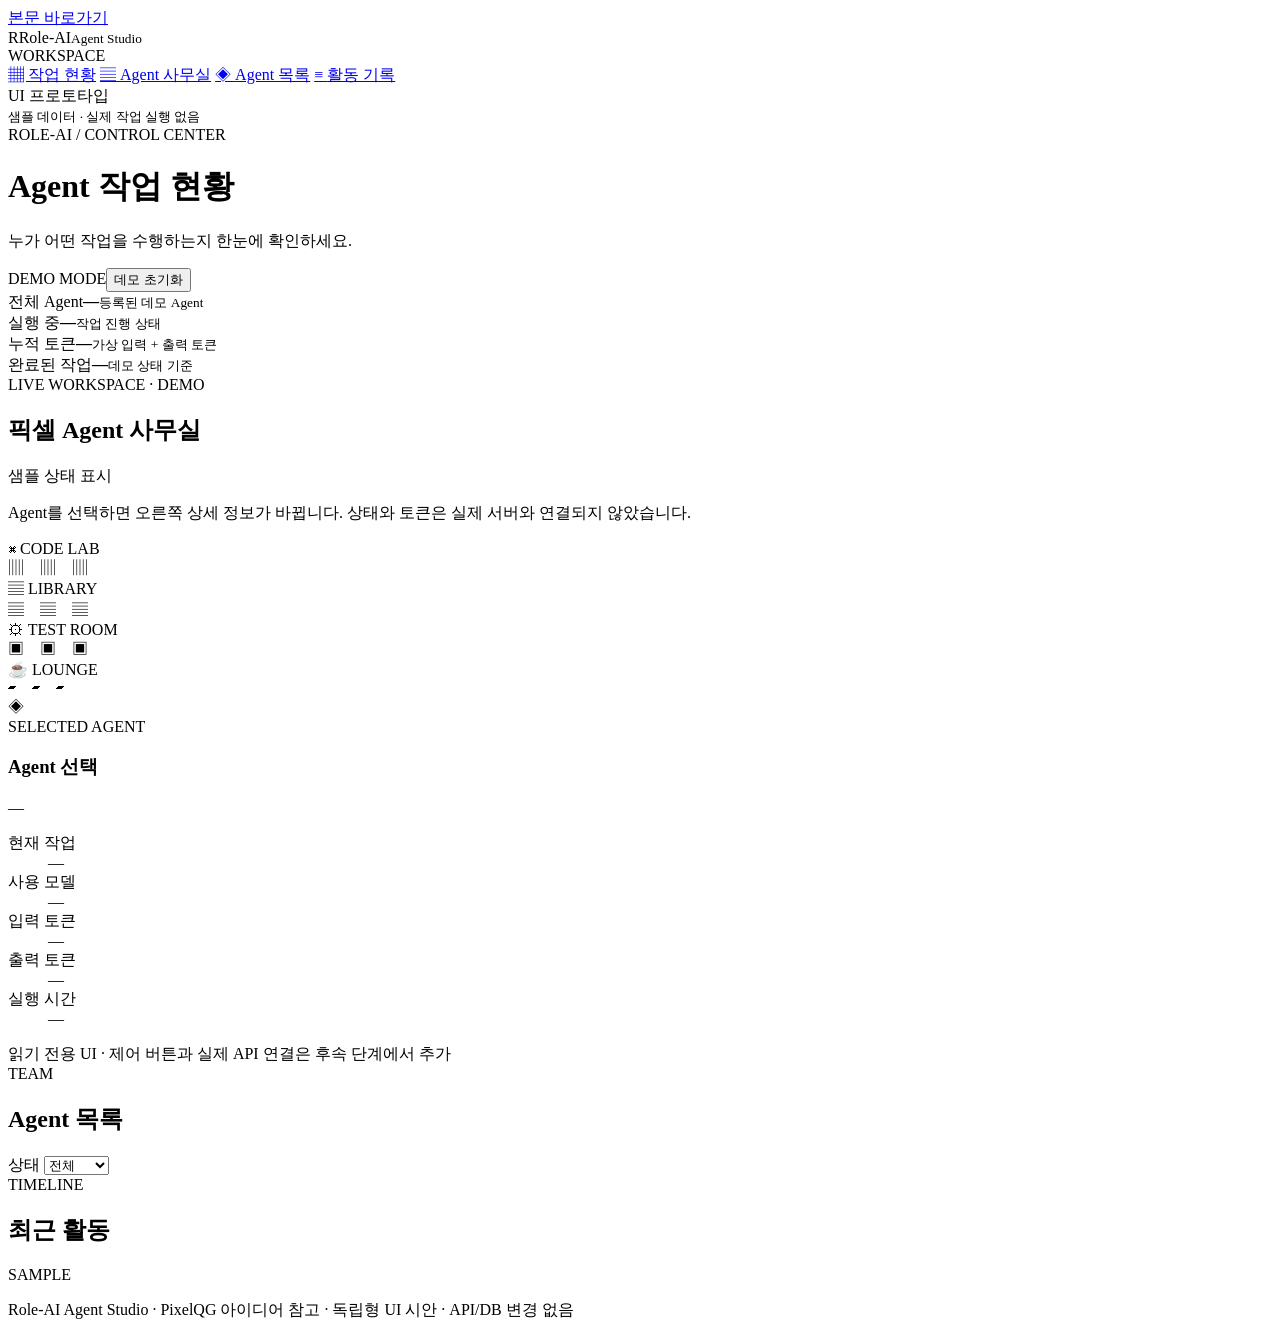
==== ui-prototypes/pixelqg/index.html @ 15f509e1 "feat(ui): add isolated Agent Studio prototype (index.html)" ====
<!doctype html>
<html lang="ko">
<head>
  <meta charset="utf-8">
  <meta name="viewport" content="width=device-width,initial-scale=1">
  <meta name="theme-color" content="#101c2b">
  <title>Role-AI · Agent Studio (UI Prototype)</title>
  <link rel="stylesheet" href="./style.css">
  <script src="./app.js" defer></script>
</head>
<body>
  <a class="skip" href="#main">본문 바로가기</a>
  <div class="shell">
    <aside class="sidebar" aria-label="대시보드 메뉴">
      <div class="brand"><span class="brand-mark">R</span><span>Role-AI<small>Agent Studio</small></span></div>
      <div class="side-label">WORKSPACE</div>
      <nav class="nav">
        <a href="#main" class="active" aria-current="page">▦ <span>작업 현황</span></a>
        <a href="#office">▤ <span>Agent 사무실</span></a>
        <a href="#agents">◈ <span>Agent 목록</span></a>
        <a href="#activity">≡ <span>활동 기록</span></a>
      </nav>
      <div class="sidebar-note"><span class="pulse"></span> UI 프로토타입<br><small>샘플 데이터 · 실제 작업 실행 없음</small></div>
    </aside>
    <main id="main" class="main">
      <header class="topbar">
        <div><div class="eyebrow">ROLE-AI / CONTROL CENTER</div><h1>Agent 작업 현황</h1><p class="sub">누가 어떤 작업을 수행하는지 한눈에 확인하세요.</p></div>
        <div class="top-actions"><span class="demo-tag">DEMO MODE</span><button id="reset-demo" type="button">데모 초기화</button></div>
      </header>
      <section class="metrics" aria-label="요약 지표">
        <article class="metric"><span>전체 Agent</span><strong id="metric-total">—</strong><small>등록된 데모 Agent</small></article>
        <article class="metric"><span>실행 중</span><strong id="metric-active">—</strong><small>작업 진행 상태</small></article>
        <article class="metric"><span>누적 토큰</span><strong id="metric-tokens">—</strong><small>가상 입력 + 출력 토큰</small></article>
        <article class="metric"><span>완료된 작업</span><strong id="metric-done">—</strong><small>데모 상태 기준</small></article>
      </section>
      <section id="office" class="panel office-panel" aria-labelledby="office-heading">
        <div class="section-head"><div><span class="eyebrow">LIVE WORKSPACE · DEMO</span><h2 id="office-heading">픽셀 Agent 사무실</h2></div><span class="legend"><i class="pulse"></i> 샘플 상태 표시</span></div>
        <p class="hint">Agent를 선택하면 오른쪽 상세 정보가 바뀝니다. 상태와 토큰은 실제 서버와 연결되지 않았습니다.</p>
        <div class="office-layout">
          <div class="office-map" id="office-map" aria-label="Agent 작업 위치">
            <div class="room room-code"><div class="room-title">⌘ CODE LAB</div><div class="furniture">▥　▥　▥</div><div class="room-agents" data-room="code"></div></div>
            <div class="room room-research"><div class="room-title">▤ LIBRARY</div><div class="furniture">▤　▤　▤</div><div class="room-agents" data-room="research"></div></div>
            <div class="room room-test"><div class="room-title">⚙ TEST ROOM</div><div class="furniture">▣　▣　▣</div><div class="room-agents" data-room="test"></div></div>
            <div class="room room-rest"><div class="room-title">☕ LOUNGE</div><div class="furniture">▰　▰　▰</div><div class="room-agents" data-room="rest"></div></div>
          </div>
          <aside class="detail" aria-live="polite">
            <div class="detail-head"><span id="detail-avatar" class="avatar big">◈</span><div><span class="eyebrow">SELECTED AGENT</span><h3 id="detail-name">Agent 선택</h3><span id="detail-status" class="status">—</span></div></div>
            <dl class="detail-list"><dt>현재 작업</dt><dd id="detail-task">—</dd><dt>사용 모델</dt><dd id="detail-model">—</dd><dt>입력 토큰</dt><dd id="detail-input">—</dd><dt>출력 토큰</dt><dd id="detail-output">—</dd><dt>실행 시간</dt><dd id="detail-duration">—</dd></dl>
            <div class="detail-note">읽기 전용 UI · 제어 버튼과 실제 API 연결은 후속 단계에서 추가</div>
          </aside>
        </div>
      </section>
      <div class="lower">
        <section id="agents" class="panel" aria-labelledby="agents-heading">
          <div class="section-head"><div><span class="eyebrow">TEAM</span><h2 id="agents-heading">Agent 목록</h2></div><label class="filter-label">상태 <select id="status-filter"><option value="all">전체</option><option value="running">실행 중</option><option value="testing">테스트</option><option value="idle">대기</option><option value="done">완료</option></select></label></div>
          <div id="agent-list" class="agent-list"></div>
        </section>
        <section id="activity" class="panel" aria-labelledby="activity-heading">
          <div class="section-head"><div><span class="eyebrow">TIMELINE</span><h2 id="activity-heading">최근 활동</h2></div><span class="demo-tag">SAMPLE</span></div>
          <ol id="activity-list" class="timeline"></ol>
        </section>
      </div>
      <footer>Role-AI Agent Studio · PixelQG 아이디어 참고 · 독립형 UI 시안 · API/DB 변경 없음</footer>
    </main>
  </div>
</body>
</html>
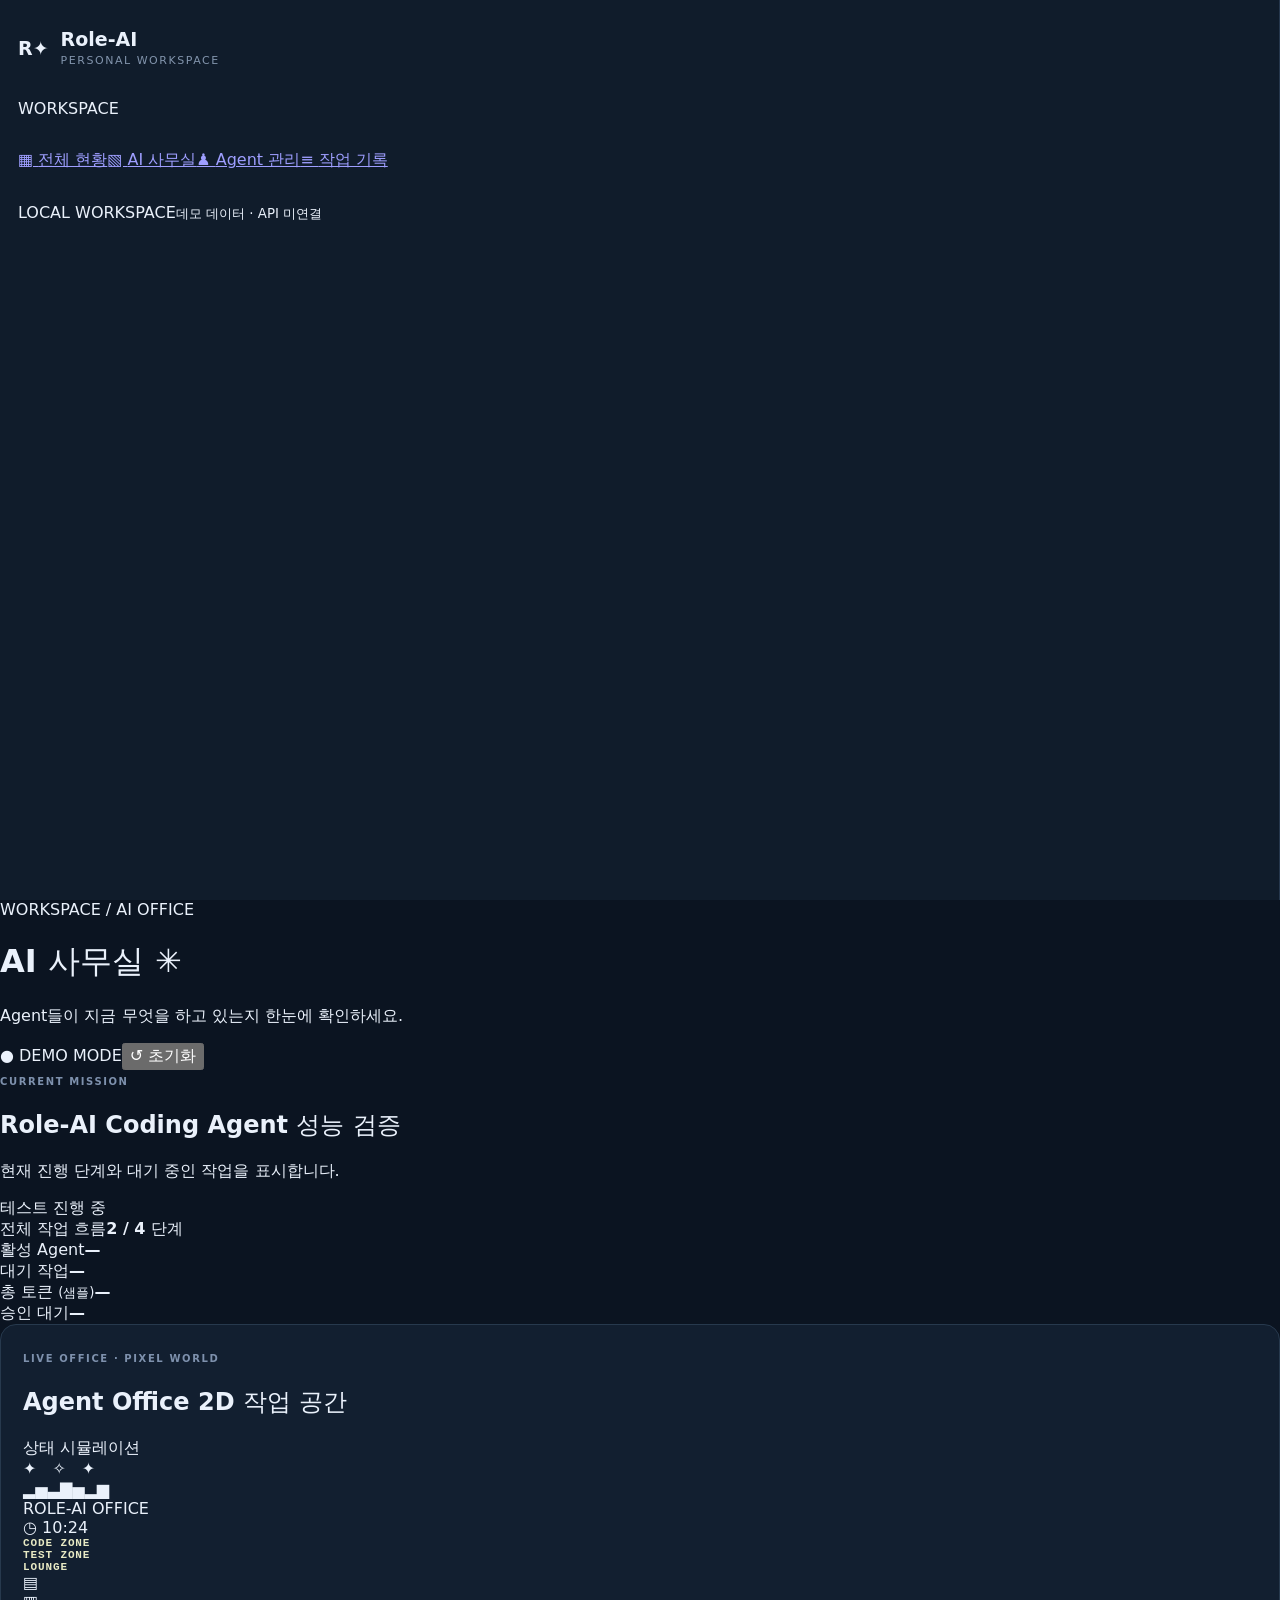
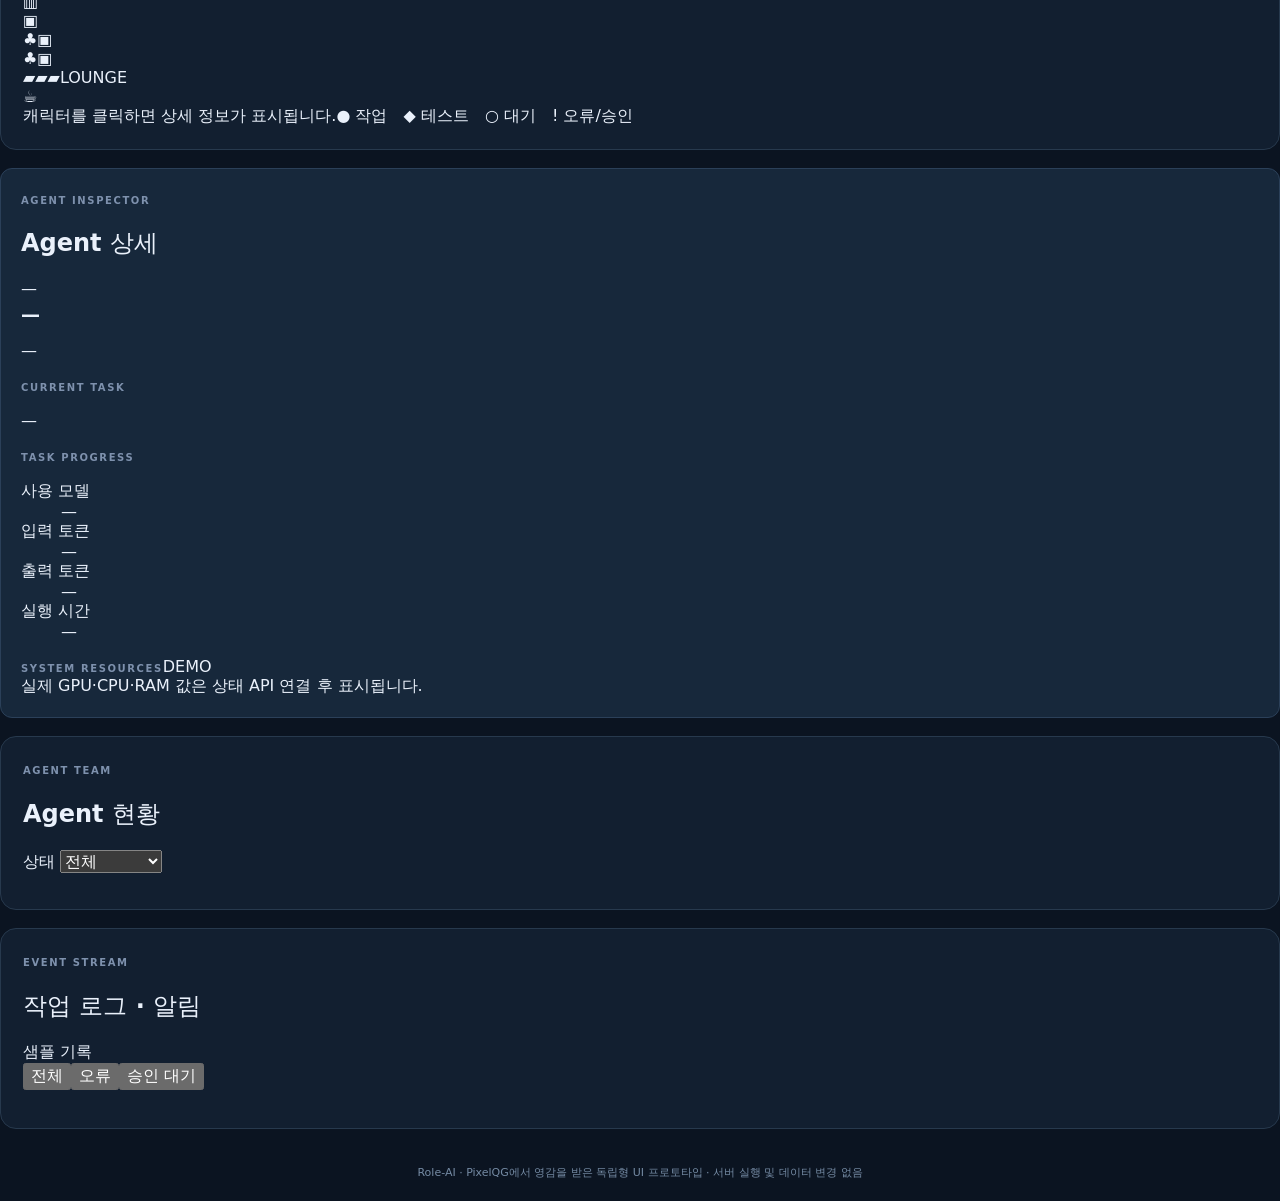
==== commit bd3c26e6: "feat(ui): rebuild AI office layout to match agreed concept" ====
--- a/ui-prototypes/pixelqg/index.html
+++ b/ui-prototypes/pixelqg/index.html
@@ -1,67 +1,19 @@
 <!doctype html>
-<html lang="ko">
-<head>
-  <meta charset="utf-8">
-  <meta name="viewport" content="width=device-width,initial-scale=1">
-  <meta name="theme-color" content="#101c2b">
-  <title>Role-AI · Agent Studio (UI Prototype)</title>
-  <link rel="stylesheet" href="./style.css">
-  <script src="./app.js" defer></script>
-</head>
-<body>
-  <a class="skip" href="#main">본문 바로가기</a>
-  <div class="shell">
-    <aside class="sidebar" aria-label="대시보드 메뉴">
-      <div class="brand"><span class="brand-mark">R</span><span>Role-AI<small>Agent Studio</small></span></div>
-      <div class="side-label">WORKSPACE</div>
-      <nav class="nav">
-        <a href="#main" class="active" aria-current="page">▦ <span>작업 현황</span></a>
-        <a href="#office">▤ <span>Agent 사무실</span></a>
-        <a href="#agents">◈ <span>Agent 목록</span></a>
-        <a href="#activity">≡ <span>활동 기록</span></a>
-      </nav>
-      <div class="sidebar-note"><span class="pulse"></span> UI 프로토타입<br><small>샘플 데이터 · 실제 작업 실행 없음</small></div>
-    </aside>
-    <main id="main" class="main">
-      <header class="topbar">
-        <div><div class="eyebrow">ROLE-AI / CONTROL CENTER</div><h1>Agent 작업 현황</h1><p class="sub">누가 어떤 작업을 수행하는지 한눈에 확인하세요.</p></div>
-        <div class="top-actions"><span class="demo-tag">DEMO MODE</span><button id="reset-demo" type="button">데모 초기화</button></div>
-      </header>
-      <section class="metrics" aria-label="요약 지표">
-        <article class="metric"><span>전체 Agent</span><strong id="metric-total">—</strong><small>등록된 데모 Agent</small></article>
-        <article class="metric"><span>실행 중</span><strong id="metric-active">—</strong><small>작업 진행 상태</small></article>
-        <article class="metric"><span>누적 토큰</span><strong id="metric-tokens">—</strong><small>가상 입력 + 출력 토큰</small></article>
-        <article class="metric"><span>완료된 작업</span><strong id="metric-done">—</strong><small>데모 상태 기준</small></article>
-      </section>
-      <section id="office" class="panel office-panel" aria-labelledby="office-heading">
-        <div class="section-head"><div><span class="eyebrow">LIVE WORKSPACE · DEMO</span><h2 id="office-heading">픽셀 Agent 사무실</h2></div><span class="legend"><i class="pulse"></i> 샘플 상태 표시</span></div>
-        <p class="hint">Agent를 선택하면 오른쪽 상세 정보가 바뀝니다. 상태와 토큰은 실제 서버와 연결되지 않았습니다.</p>
-        <div class="office-layout">
-          <div class="office-map" id="office-map" aria-label="Agent 작업 위치">
-            <div class="room room-code"><div class="room-title">⌘ CODE LAB</div><div class="furniture">▥　▥　▥</div><div class="room-agents" data-room="code"></div></div>
-            <div class="room room-research"><div class="room-title">▤ LIBRARY</div><div class="furniture">▤　▤　▤</div><div class="room-agents" data-room="research"></div></div>
-            <div class="room room-test"><div class="room-title">⚙ TEST ROOM</div><div class="furniture">▣　▣　▣</div><div class="room-agents" data-room="test"></div></div>
-            <div class="room room-rest"><div class="room-title">☕ LOUNGE</div><div class="furniture">▰　▰　▰</div><div class="room-agents" data-room="rest"></div></div>
-          </div>
-          <aside class="detail" aria-live="polite">
-            <div class="detail-head"><span id="detail-avatar" class="avatar big">◈</span><div><span class="eyebrow">SELECTED AGENT</span><h3 id="detail-name">Agent 선택</h3><span id="detail-status" class="status">—</span></div></div>
-            <dl class="detail-list"><dt>현재 작업</dt><dd id="detail-task">—</dd><dt>사용 모델</dt><dd id="detail-model">—</dd><dt>입력 토큰</dt><dd id="detail-input">—</dd><dt>출력 토큰</dt><dd id="detail-output">—</dd><dt>실행 시간</dt><dd id="detail-duration">—</dd></dl>
-            <div class="detail-note">읽기 전용 UI · 제어 버튼과 실제 API 연결은 후속 단계에서 추가</div>
-          </aside>
-        </div>
-      </section>
-      <div class="lower">
-        <section id="agents" class="panel" aria-labelledby="agents-heading">
-          <div class="section-head"><div><span class="eyebrow">TEAM</span><h2 id="agents-heading">Agent 목록</h2></div><label class="filter-label">상태 <select id="status-filter"><option value="all">전체</option><option value="running">실행 중</option><option value="testing">테스트</option><option value="idle">대기</option><option value="done">완료</option></select></label></div>
-          <div id="agent-list" class="agent-list"></div>
-        </section>
-        <section id="activity" class="panel" aria-labelledby="activity-heading">
-          <div class="section-head"><div><span class="eyebrow">TIMELINE</span><h2 id="activity-heading">최근 활동</h2></div><span class="demo-tag">SAMPLE</span></div>
-          <ol id="activity-list" class="timeline"></ol>
-        </section>
-      </div>
-      <footer>Role-AI Agent Studio · PixelQG 아이디어 참고 · 독립형 UI 시안 · API/DB 변경 없음</footer>
-    </main>
-  </div>
-</body>
-</html>+<html lang="ko"><head><meta charset="utf-8"><meta name="viewport" content="width=device-width,initial-scale=1"><meta name="theme-color" content="#0c1420"><title>Role-AI | AI Office</title><link rel="stylesheet" href="./style.css"><script src="./app.js" defer></script></head>
+<body><a class="skip" href="#office">사무실로 이동</a><div class="app">
+<aside class="sidebar"><div class="brand"><div class="brand-icon">R<span>✦</span></div><div>Role-AI<small>PERSONAL WORKSPACE</small></div></div><div class="nav-label">WORKSPACE</div><nav><a href="#overview" class="selected">▦ <span>전체 현황</span></a><a href="#office">▧ <span>AI 사무실</span></a><a href="#agents">♟ <span>Agent 관리</span></a><a href="#logs">≡ <span>작업 기록</span></a></nav><div class="sidebar-bottom"><div class="live-dot"></div><div>LOCAL WORKSPACE<small>데모 데이터 · API 미연결</small></div></div></aside>
+<main class="content"><header class="top"><div><div class="crumb">WORKSPACE <span>/</span> AI OFFICE</div><h1>AI 사무실 <span class="heading-spark">✳</span></h1><p>Agent들이 지금 무엇을 하고 있는지 한눈에 확인하세요.</p></div><div class="top-tools"><span class="demo">● DEMO MODE</span><button id="reset" class="reset" type="button">↺ 초기화</button></div></header>
+<section id="overview" class="overview"><div class="overview-head"><div><span class="eyebrow">CURRENT MISSION</span><h2 id="mission-name">Role-AI Coding Agent 성능 검증</h2><p id="mission-sub">현재 진행 단계와 대기 중인 작업을 표시합니다.</p></div><div class="mission-status"><span class="live-dot"></span><span id="mission-state">테스트 진행 중</span></div></div><div class="progress-head"><span>전체 작업 흐름</span><strong id="progress-label">2 / 4 단계</strong></div><div class="stages" id="stages" aria-label="작업 단계"></div><div class="meter"><div id="meter-fill"></div></div><div class="stats"><div><span>활성 Agent</span><strong id="stat-active">—</strong></div><div><span>대기 작업</span><strong id="stat-queue">—</strong></div><div><span>총 토큰 <small>(샘플)</small></span><strong id="stat-tokens">—</strong></div><div><span>승인 대기</span><strong id="stat-approval">—</strong></div></div></section>
+<div class="work-grid"><section id="office" class="office panel"><div class="panel-head"><div><span class="eyebrow">LIVE OFFICE · PIXEL WORLD</span><h2>Agent Office <span class="title-sub">2D 작업 공간</span></h2></div><span class="scene-legend"><i class="live-dot"></i> 상태 시뮬레이션</span></div><div class="office-scene" id="scene" aria-label="픽셀아트 Agent 사무실">
+<div class="wall"><div class="window"><div class="window-sky">✦　✧　✦</div><div class="window-city">▂▅▃▇▅▂▆</div></div><div class="wall-title">ROLE-AI <span>OFFICE</span></div><div class="clock">◷ 10:24</div></div>
+<div class="floor"><div class="room-title coding-label">CODE ZONE</div><div class="room-title test-label">TEST ZONE</div><div class="room-title rest-label">LOUNGE</div><div class="carpet"></div>
+<div class="desk desk-a"><div class="screen"><span>▤</span></div><div class="desk-top"></div><div class="desk-leg"></div></div>
+<div class="desk desk-b"><div class="screen"><span>▥</span></div><div class="desk-top"></div><div class="desk-leg"></div></div>
+<div class="desk desk-c"><div class="screen"><span>▣</span></div><div class="desk-top"></div><div class="desk-leg"></div></div>
+<div class="plant plant-a">♣<span>▣</span></div><div class="plant plant-b">♣<span>▣</span></div><div class="sofa">▰▰▰<span>LOUNGE</span></div><div class="coffee">☕</div>
+<div id="office-avatars" class="office-avatars"></div></div></div>
+<div class="office-footer"><span>캐릭터를 클릭하면 상세 정보가 표시됩니다.</span><span>● 작업　◆ 테스트　○ 대기　! 오류/승인</span></div></section>
+<aside class="detail panel" aria-label="선택한 Agent 상세 정보"><div class="panel-head"><div><span class="eyebrow">AGENT INSPECTOR</span><h2>Agent 상세</h2></div><span id="detail-state" class="state">—</span></div><div class="profile"><div id="profile-pixel" class="profile-pixel"></div><div><h3 id="detail-name">—</h3><p id="detail-role">—</p></div></div><div class="detail-section"><span class="eyebrow">CURRENT TASK</span><p class="task" id="detail-task">—</p></div><div class="detail-section"><span class="eyebrow">TASK PROGRESS</span><div class="mini-stages" id="detail-stages"></div></div><dl class="detail-rows"><dt>사용 모델</dt><dd id="detail-model">—</dd><dt>입력 토큰</dt><dd id="detail-input">—</dd><dt>출력 토큰</dt><dd id="detail-output">—</dd><dt>실행 시간</dt><dd id="detail-time">—</dd></dl><div class="resource-head"><span class="eyebrow">SYSTEM RESOURCES</span><span class="resource-tag">DEMO</span></div><div id="resource-bars" class="resource-bars"></div><div class="detail-foot">실제 GPU·CPU·RAM 값은 상태 API 연결 후 표시됩니다.</div></aside></div>
+<div class="bottom-grid"><section id="agents" class="panel agents-panel"><div class="panel-head"><div><span class="eyebrow">AGENT TEAM</span><h2>Agent 현황</h2></div><label class="filter">상태 <select id="filter"><option value="all">전체</option><option value="running">작업 중</option><option value="testing">테스트</option><option value="waiting">승인 대기</option><option value="idle">휴식 / 대기</option><option value="failed">오류</option></select></label></div><div id="agent-list" class="agent-list"></div></section>
+<section id="logs" class="panel log-panel"><div class="panel-head"><div><span class="eyebrow">EVENT STREAM</span><h2>작업 로그 · 알림</h2></div><span class="resource-tag">샘플 기록</span></div><div class="log-tabs" role="group" aria-label="기록 필터"><button type="button" data-log="all" aria-pressed="true">전체</button><button type="button" data-log="error" aria-pressed="false">오류</button><button type="button" data-log="approval" aria-pressed="false">승인 대기</button></div><ol id="log-list" class="log-list"></ol></section></div>
+<footer>Role-AI · PixelQG에서 영감을 받은 독립형 UI 프로토타입 · 서버 실행 및 데이터 변경 없음</footer></main></div></body></html>
--- a/ui-prototypes/pixelqg/style.css
+++ b/ui-prototypes/pixelqg/style.css
@@ -0,0 +1 @@
+:root{color-scheme:dark;font-family:Inter,"Pretendard","Noto Sans KR",system-ui,sans-serif;background:#0b1421;color:#eaf1fb;font-synthesis:none}*{box-sizing:border-box}html{scroll-behavior:smooth}body{margin:0}button,select{font:inherit}button{cursor:pointer}button:focus-visible,select:focus-visible,a:focus-visible{outline:3px solid #72d9ff;outline-offset:3px}.skip{position:absolute;top:-100px;left:12px;z-index:10;background:#fff;color:#111;padding:10px}.skip:focus{top:12px}.shell{display:grid;grid-template-columns:230px minmax(0,1fr);min-height:100vh}.sidebar{position:sticky;top:0;height:100vh;display:flex;flex-direction:column;gap:32px;padding:28px 18px;background:#101c2b;border-right:1px solid #26374d}.brand{display:flex;align-items:center;gap:12px;font-size:19px;font-weight:800}.brand small{display:block;color:#8294ac;font-size:11px;font-weight:500;margin-top:4px;letter-spacing:.14em;text-transform:uppercase}.brand-mark{display:grid;place-items:center;width:38px;height:38px;background:#9de7cc;color:#122a2c;border-radius:11px}.side-label,.eyebrow{color:#7e91ad;font-size:10px;letter-spacing:.16em;font-weight:800}.nav{display:grid;gap:8px}.nav a{color:#b7c6d8;text-decoration:none;padding:13px 15px;border-radius:10px;display:flex;gap:12px;align-items:center}.nav a:hover,.nav a.active{background:#20354a;color:#b8ffe0}.sidebar-note{margin-top:auto;background:#182b3e;padding:16px;border-radius:12px;font-size:12px;line-height:1.8}.sidebar-note small{color:#8ca3b7}.pulse{display:inline-block;width:8px;height:8px;border-radius:50%;background:#65e4a5;box-shadow:0 0 12px #65e4a577;margin-right:8px}.main{max-width:1530px;width:100%;margin:auto;padding:34px 38px 20px}.topbar{display:flex;align-items:center;justify-content:space-between;gap:20px}.topbar h1{font-size:clamp(25px,3vw,34px);margin:9px 0}.sub,.hint{color:#90a3bb;font-size:13px;line-height:1.6}.top-actions{display:flex;gap:12px;align-items:center;flex-wrap:wrap}.demo-tag{border:1px solid #3a5c71;background:#1a3544;color:#a8e8ec;font-size:10px;font-weight:800;letter-spacing:.1em;border-radius:7px;padding:8px 10px}.top-actions button{background:#1d3247;color:#eaf1fb;border:1px solid #38516c;padding:10px 13px;border-radius:9px}.top-actions button:hover{background:#294760}.metrics{display:grid;grid-template-columns:repeat(4,minmax(0,1fr));gap:16px;margin:26px 0}.metric,.panel{background:#121f30;border:1px solid #27394d;border-radius:16px}.metric{padding:21px 22px;display:grid;gap:10px}.metric span{color:#9badc4;font-size:12px}.metric strong{font-size:30px;font-variant-numeric:tabular-nums}.metric small{color:#758aa5;font-size:11px}.panel{padding:22px;margin-bottom:18px}.section-head{display:flex;align-items:center;justify-content:space-between;gap:12px}.section-head h2{margin:7px 0 10px;font-size:19px}.legend{font-size:11px;color:#9badc4}.office-layout{display:grid;grid-template-columns:minmax(0,1fr) 270px;gap:17px;margin-top:16px}.office-map{background:#0c1827;border:1px solid #354861;border-radius:12px;padding:13px;display:grid;grid-template-columns:1fr 1fr;grid-template-rows:repeat(2,minmax(175px,1fr));gap:12px;min-height:400px}.room{position:relative;overflow:hidden;border:3px solid #42566a;border-radius:5px;padding:13px;background-color:#22394d;background-image:linear-gradient(90deg,#ffffff06 1px,transparent 1px),linear-gradient(#ffffff06 1px,transparent 1px);background-size:18px 18px;box-shadow:inset 0 0 0 5px #172a3b}.room-research{background-color:#2d344d}.room-test{background-color:#25443f}.room-rest{background-color:#44384a}.room-title{font:800 11px ui-monospace,Consolas,monospace;letter-spacing:.08em;color:#e7e9c4}.furniture{position:absolute;right:16px;bottom:12px;font-size:25px;letter-spacing:9px;color:#ffffff28}.room-agents{display:flex;gap:14px;flex-wrap:wrap;margin-top:24px;position:relative;z-index:1}.sprite{border:0;background:none;color:#fff;display:grid;justify-items:center;gap:6px;min-width:74px;padding:4px;border-radius:8px}.sprite:hover,.sprite[aria-pressed=true]{background:#ffffff22;outline:2px solid #b3f9d2}.pixel-face{font:900 30px ui-monospace,monospace;line-height:1;text-shadow:3px 3px #09131e;image-rendering:pixelated}.sprite-name{font-size:11px;font-weight:700;text-shadow:0 2px #0b1421}.sprite-state{font-size:10px;color:#c3d7e3}.detail{background:#17283b;border:1px solid #2b4059;border-radius:12px;padding:20px}.detail-head{display:flex;gap:14px;align-items:center}.detail h3{margin:5px 0;font-size:19px}.avatar{display:grid;place-items:center;flex:none;width:36px;height:36px;border-radius:9px;background:#304b63;color:#b7f8dc;font-size:20px}.avatar.big{width:57px;height:57px;font-size:30px}.status{display:inline-block;border-radius:20px;background:#304356;padding:4px 9px;font-size:11px}.status.running{color:#86efac}.status.testing{color:#fbd38d}.status.done{color:#a3c7ff}.detail-list{display:grid;grid-template-columns:90px 1fr;gap:13px 8px;margin:28px 0;font-size:12px}.detail-list dt{color:#8ea5be}.detail-list dd{margin:0;text-align:right;overflow-wrap:anywhere;font-variant-numeric:tabular-nums}.detail-note{border-top:1px solid #34485c;padding-top:16px;font-size:11px;color:#90a3bb;line-height:1.6}.lower{display:grid;grid-template-columns:1.15fr 1fr;gap:18px}.filter-label{font-size:12px;color:#9badc4;display:flex;align-items:center;gap:8px}.filter-label select{background:#1c3045;color:#eaf1fb;border:1px solid #38516c;padding:8px;border-radius:8px}.agent-list{display:grid;gap:8px;margin-top:14px}.agent-row{width:100%;display:flex;align-items:center;gap:12px;text-align:left;border:1px solid #2a3e53;border-radius:11px;padding:12px;background:#182a3e;color:inherit}.agent-row:hover,.agent-row[aria-pressed=true]{border-color:#71d4b0;background:#20394c}.agent-row .agent-description{flex:1;min-width:0}.agent-description strong{display:block;font-size:13px}.agent-description small{display:block;margin-top:5px;color:#8da5bb;font-size:11px;overflow:hidden;text-overflow:ellipsis;white-space:nowrap}.row-state{font-size:11px;color:#a9bed0}.timeline{list-style:none;margin:16px 0 0;padding:0}.timeline li{border-left:2px solid #3a5468;padding:1px 0 18px 18px;margin-left:5px;position:relative;font-size:12px;line-height:1.6}.timeline li:before{content:"";position:absolute;left:-6px;top:3px;width:9px;height:9px;background:#7be2bb;border-radius:50%}.timeline time{display:block;color:#7891aa;font-size:11px;margin-bottom:4px}footer{color:#758ba4;font-size:11px;text-align:center;padding:18px}.empty-state{padding:25px;color:#8ca3b7;text-align:center}@media(max-width:1200px){.office-layout{grid-template-columns:1fr}.detail-list{grid-template-columns:120px 1fr}.detail-list dd{text-align:left}}@media(max-width:920px){.shell{grid-template-columns:1fr}.sidebar{height:auto;position:static;padding:15px 20px;gap:12px}.nav{display:flex;overflow:auto}.nav a{white-space:nowrap;padding:9px 12px}.side-label,.sidebar-note{display:none}.main{padding:22px}.metrics{grid-template-columns:repeat(2,1fr)}}@media(max-width:650px){.topbar{align-items:flex-start;flex-direction:column}.metrics{gap:9px}.metric{padding:14px}.metric strong{font-size:25px}.lower{grid-template-columns:1fr}.panel{padding:15px}.office-map{gap:7px;padding:7px;grid-template-rows:repeat(2,minmax(155px,1fr))}.room{padding:9px}.room-agents{gap:2px;margin-top:16px}.sprite{min-width:55px}.pixel-face{font-size:25px}.sprite-name{font-size:10px}.room-title{font-size:9px}.furniture{font-size:17px;letter-spacing:2px}.nav a{font-size:12px}.top-actions{width:100%}}
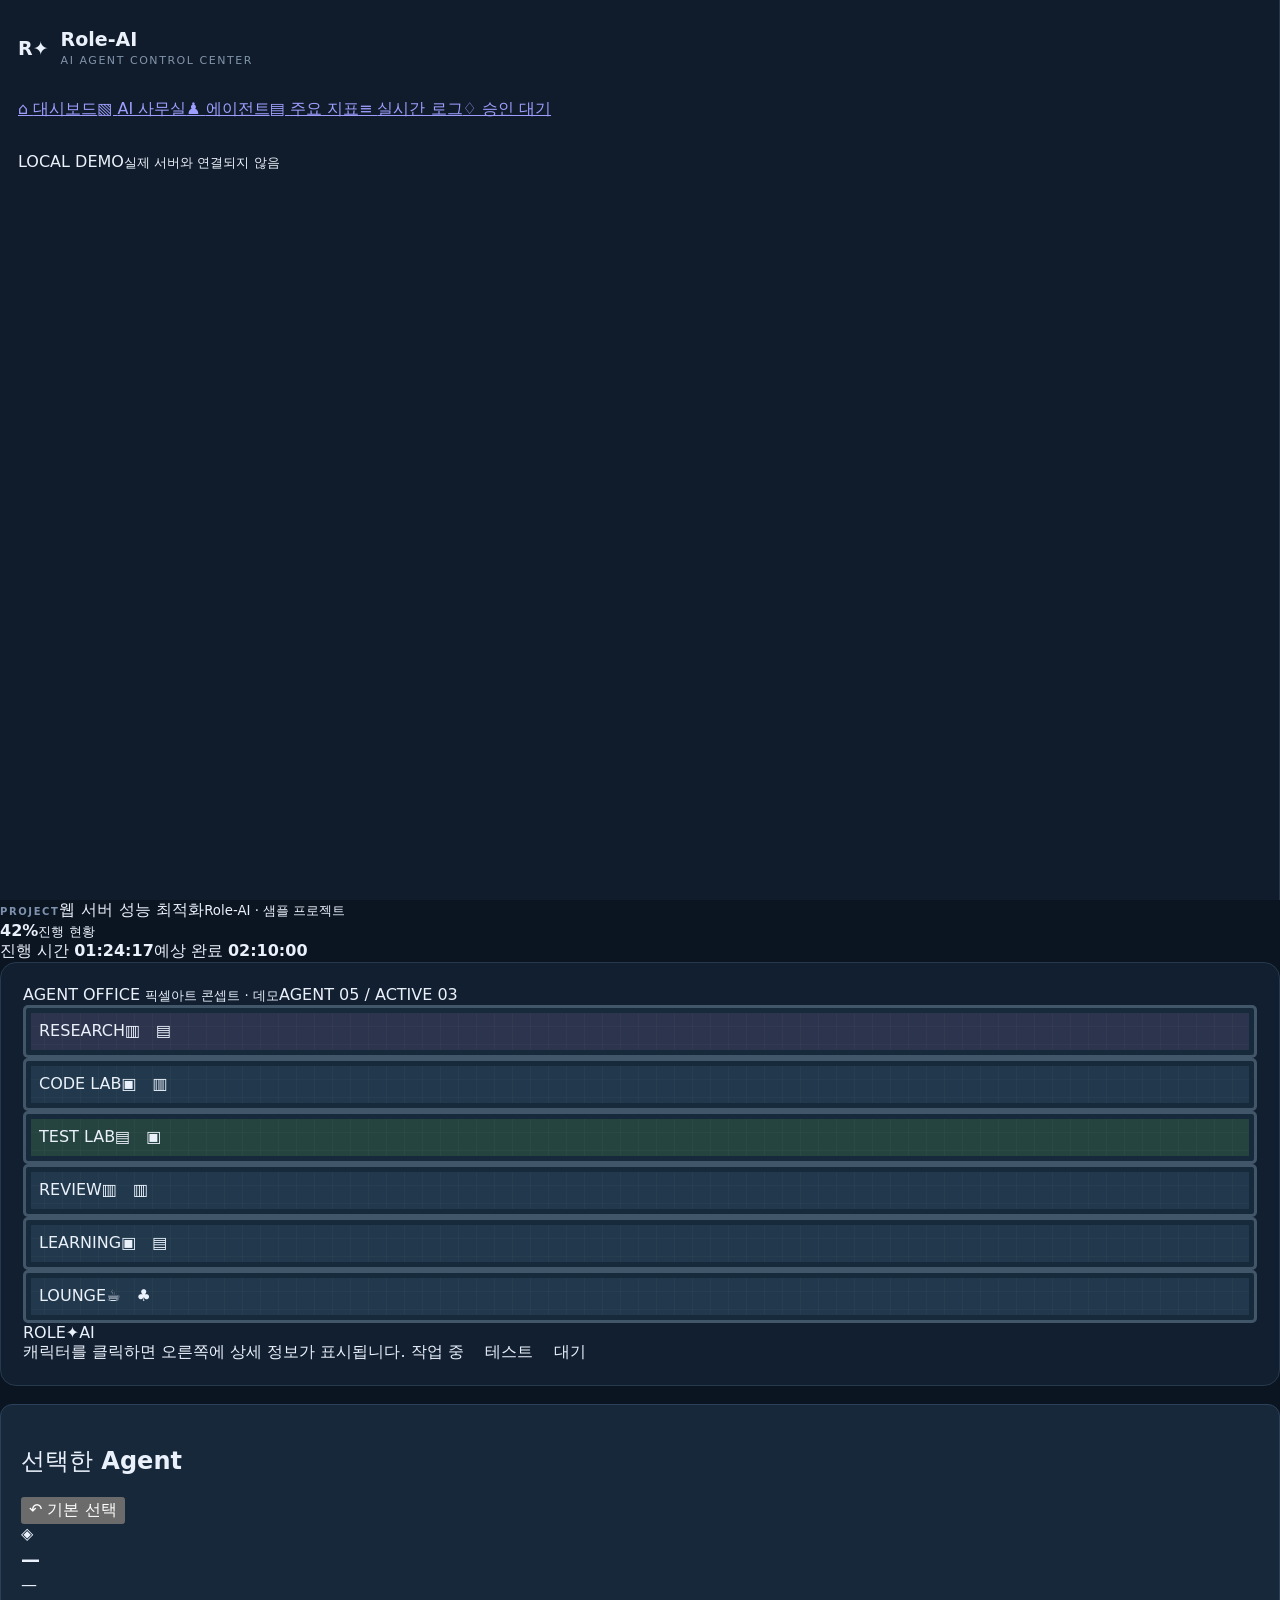
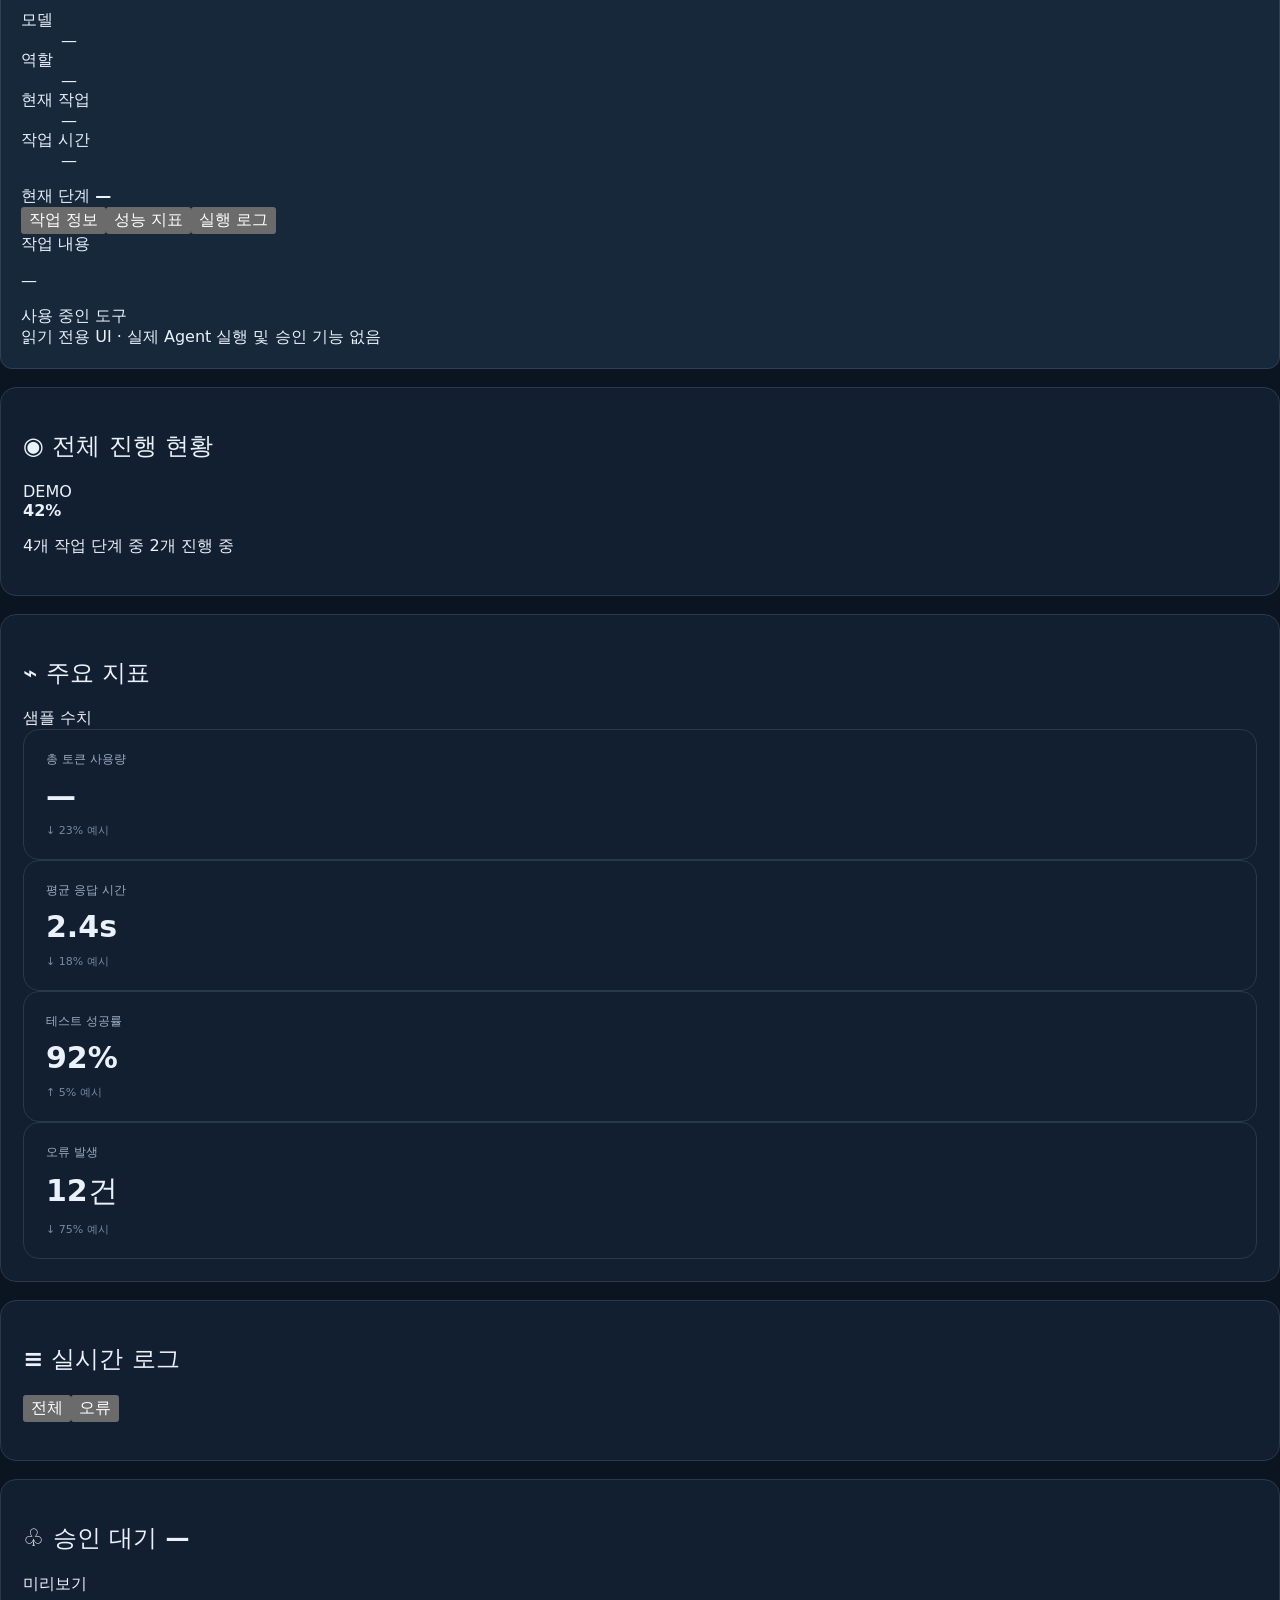
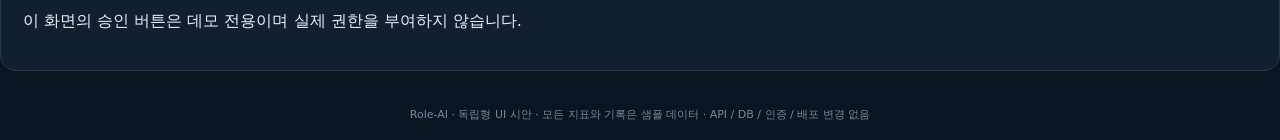
==== commit 95d5c682: "feat(ui): align isometric office layout and four bottom panels with approved mockup" ====
--- a/ui-prototypes/pixelqg/index.html
+++ b/ui-prototypes/pixelqg/index.html
@@ -1,19 +1,20 @@
 <!doctype html>
-<html lang="ko"><head><meta charset="utf-8"><meta name="viewport" content="width=device-width,initial-scale=1"><meta name="theme-color" content="#0c1420"><title>Role-AI | AI Office</title><link rel="stylesheet" href="./style.css"><script src="./app.js" defer></script></head>
-<body><a class="skip" href="#office">사무실로 이동</a><div class="app">
-<aside class="sidebar"><div class="brand"><div class="brand-icon">R<span>✦</span></div><div>Role-AI<small>PERSONAL WORKSPACE</small></div></div><div class="nav-label">WORKSPACE</div><nav><a href="#overview" class="selected">▦ <span>전체 현황</span></a><a href="#office">▧ <span>AI 사무실</span></a><a href="#agents">♟ <span>Agent 관리</span></a><a href="#logs">≡ <span>작업 기록</span></a></nav><div class="sidebar-bottom"><div class="live-dot"></div><div>LOCAL WORKSPACE<small>데모 데이터 · API 미연결</small></div></div></aside>
-<main class="content"><header class="top"><div><div class="crumb">WORKSPACE <span>/</span> AI OFFICE</div><h1>AI 사무실 <span class="heading-spark">✳</span></h1><p>Agent들이 지금 무엇을 하고 있는지 한눈에 확인하세요.</p></div><div class="top-tools"><span class="demo">● DEMO MODE</span><button id="reset" class="reset" type="button">↺ 초기화</button></div></header>
-<section id="overview" class="overview"><div class="overview-head"><div><span class="eyebrow">CURRENT MISSION</span><h2 id="mission-name">Role-AI Coding Agent 성능 검증</h2><p id="mission-sub">현재 진행 단계와 대기 중인 작업을 표시합니다.</p></div><div class="mission-status"><span class="live-dot"></span><span id="mission-state">테스트 진행 중</span></div></div><div class="progress-head"><span>전체 작업 흐름</span><strong id="progress-label">2 / 4 단계</strong></div><div class="stages" id="stages" aria-label="작업 단계"></div><div class="meter"><div id="meter-fill"></div></div><div class="stats"><div><span>활성 Agent</span><strong id="stat-active">—</strong></div><div><span>대기 작업</span><strong id="stat-queue">—</strong></div><div><span>총 토큰 <small>(샘플)</small></span><strong id="stat-tokens">—</strong></div><div><span>승인 대기</span><strong id="stat-approval">—</strong></div></div></section>
-<div class="work-grid"><section id="office" class="office panel"><div class="panel-head"><div><span class="eyebrow">LIVE OFFICE · PIXEL WORLD</span><h2>Agent Office <span class="title-sub">2D 작업 공간</span></h2></div><span class="scene-legend"><i class="live-dot"></i> 상태 시뮬레이션</span></div><div class="office-scene" id="scene" aria-label="픽셀아트 Agent 사무실">
-<div class="wall"><div class="window"><div class="window-sky">✦　✧　✦</div><div class="window-city">▂▅▃▇▅▂▆</div></div><div class="wall-title">ROLE-AI <span>OFFICE</span></div><div class="clock">◷ 10:24</div></div>
-<div class="floor"><div class="room-title coding-label">CODE ZONE</div><div class="room-title test-label">TEST ZONE</div><div class="room-title rest-label">LOUNGE</div><div class="carpet"></div>
-<div class="desk desk-a"><div class="screen"><span>▤</span></div><div class="desk-top"></div><div class="desk-leg"></div></div>
-<div class="desk desk-b"><div class="screen"><span>▥</span></div><div class="desk-top"></div><div class="desk-leg"></div></div>
-<div class="desk desk-c"><div class="screen"><span>▣</span></div><div class="desk-top"></div><div class="desk-leg"></div></div>
-<div class="plant plant-a">♣<span>▣</span></div><div class="plant plant-b">♣<span>▣</span></div><div class="sofa">▰▰▰<span>LOUNGE</span></div><div class="coffee">☕</div>
-<div id="office-avatars" class="office-avatars"></div></div></div>
-<div class="office-footer"><span>캐릭터를 클릭하면 상세 정보가 표시됩니다.</span><span>● 작업　◆ 테스트　○ 대기　! 오류/승인</span></div></section>
-<aside class="detail panel" aria-label="선택한 Agent 상세 정보"><div class="panel-head"><div><span class="eyebrow">AGENT INSPECTOR</span><h2>Agent 상세</h2></div><span id="detail-state" class="state">—</span></div><div class="profile"><div id="profile-pixel" class="profile-pixel"></div><div><h3 id="detail-name">—</h3><p id="detail-role">—</p></div></div><div class="detail-section"><span class="eyebrow">CURRENT TASK</span><p class="task" id="detail-task">—</p></div><div class="detail-section"><span class="eyebrow">TASK PROGRESS</span><div class="mini-stages" id="detail-stages"></div></div><dl class="detail-rows"><dt>사용 모델</dt><dd id="detail-model">—</dd><dt>입력 토큰</dt><dd id="detail-input">—</dd><dt>출력 토큰</dt><dd id="detail-output">—</dd><dt>실행 시간</dt><dd id="detail-time">—</dd></dl><div class="resource-head"><span class="eyebrow">SYSTEM RESOURCES</span><span class="resource-tag">DEMO</span></div><div id="resource-bars" class="resource-bars"></div><div class="detail-foot">실제 GPU·CPU·RAM 값은 상태 API 연결 후 표시됩니다.</div></aside></div>
-<div class="bottom-grid"><section id="agents" class="panel agents-panel"><div class="panel-head"><div><span class="eyebrow">AGENT TEAM</span><h2>Agent 현황</h2></div><label class="filter">상태 <select id="filter"><option value="all">전체</option><option value="running">작업 중</option><option value="testing">테스트</option><option value="waiting">승인 대기</option><option value="idle">휴식 / 대기</option><option value="failed">오류</option></select></label></div><div id="agent-list" class="agent-list"></div></section>
-<section id="logs" class="panel log-panel"><div class="panel-head"><div><span class="eyebrow">EVENT STREAM</span><h2>작업 로그 · 알림</h2></div><span class="resource-tag">샘플 기록</span></div><div class="log-tabs" role="group" aria-label="기록 필터"><button type="button" data-log="all" aria-pressed="true">전체</button><button type="button" data-log="error" aria-pressed="false">오류</button><button type="button" data-log="approval" aria-pressed="false">승인 대기</button></div><ol id="log-list" class="log-list"></ol></section></div>
-<footer>Role-AI · PixelQG에서 영감을 받은 독립형 UI 프로토타입 · 서버 실행 및 데이터 변경 없음</footer></main></div></body></html>+<html lang="ko"><head><meta charset="utf-8"><meta name="viewport" content="width=device-width,initial-scale=1"><meta name="theme-color" content="#081524"><title>Role-AI · Agent Control Center</title><link rel="stylesheet" href="./style.css"><script src="./app.js" defer></script></head>
+<body><a class="skip" href="#office">사무실 바로가기</a>
+<div class="app">
+<aside class="sidebar" aria-label="주 메뉴"><div class="brand"><div class="brand-icon">R<span>✦</span></div><div>Role-AI<small>AI AGENT CONTROL CENTER</small></div></div><nav aria-label="페이지 이동"><a href="#overview" class="selected">⌂ <span>대시보드</span></a><a href="#office">▧ <span>AI 사무실</span></a><a href="#agents">♟ <span>에이전트</span></a><a href="#metrics">▤ <span>주요 지표</span></a><a href="#logs">≡ <span>실시간 로그</span></a><a href="#approvals">♢ <span>승인 대기</span></a></nav><div class="sidebar-bottom"><span class="live-dot"></span><div>LOCAL DEMO<small>실제 서버와 연결되지 않음</small></div></div></aside>
+<main class="content">
+<header id="overview" class="top"><div class="project"><span class="eyebrow">PROJECT</span><strong>웹 서버 성능 최적화</strong><small>Role-AI · 샘플 프로젝트</small></div><div class="stage-top"><div class="stage-list" id="stages" aria-label="프로젝트 진행 단계"></div><div class="meter"><div id="meter-fill"></div></div></div><div class="progress-dial"><strong id="progress-percent">42%</strong><small>진행 현황</small></div><div class="top-time"><span>진행 시간 <strong>01:24:17</strong></span><span>예상 완료 <strong>02:10:00</strong></span></div></header>
+<div class="workspace">
+<section id="office" class="office panel" aria-label="아이소메트릭 Agent 사무실">
+<div class="scene-head"><span><i class="live-dot"></i> AGENT OFFICE <small>픽셀아트 콘셉트 · 데모</small></span><span>AGENT 05 / ACTIVE 03</span></div>
+<div class="office-scene" id="scene"><div class="skyline"></div><div class="isometric-building"><div class="room room-research"><span class="room-mark">RESEARCH</span><span class="room-prop">▥　▤</span></div><div class="room room-code"><span class="room-mark">CODE LAB</span><span class="room-prop">▣　▥</span></div><div class="room room-test"><span class="room-mark">TEST LAB</span><span class="room-prop">▤　▣</span></div><div class="room room-review"><span class="room-mark">REVIEW</span><span class="room-prop">▥　▥</span></div><div class="room room-learning"><span class="room-mark">LEARNING</span><span class="room-prop">▣　▤</span></div><div class="room room-lounge"><span class="room-mark">LOUNGE</span><span class="room-prop">☕　♣</span></div><div class="center-sign">ROLE<span>✦</span>AI</div></div><div id="office-avatars" class="office-avatars"></div></div>
+<div class="scene-foot"><span>캐릭터를 클릭하면 오른쪽에 상세 정보가 표시됩니다.</span><span><i class="key-dot green"></i> 작업 중　<i class="key-dot amber"></i> 테스트　<i class="key-dot gray"></i> 대기</span></div></section>
+<aside class="detail panel" aria-label="선택한 Agent 정보"><div class="panel-head"><h2>선택한 Agent</h2><button id="detail-reset" type="button" class="text-button">↶ 기본 선택</button></div><div class="profile"><div class="profile-pixel" id="profile-pixel">◈</div><div><h3 id="detail-name">—</h3><span id="detail-state" class="state">—</span></div></div><dl class="profile-info"><dt>모델</dt><dd id="detail-model">—</dd><dt>역할</dt><dd id="detail-role">—</dd><dt>현재 작업</dt><dd id="detail-task">—</dd><dt>작업 시간</dt><dd id="detail-time">—</dd></dl><div class="detail-block"><div class="block-title">현재 단계 <strong id="detail-stage-label">—</strong></div><div class="bar"><div id="detail-stage-bar"></div></div></div><div class="detail-tabs" role="group" aria-label="Agent 상세 탭"><button type="button" data-tab="work" aria-pressed="true">작업 정보</button><button type="button" data-tab="metrics" aria-pressed="false">성능 지표</button><button type="button" data-tab="activity" aria-pressed="false">실행 로그</button></div><div id="tab-work" class="tab-panel"><div class="block-title">작업 내용</div><p id="detail-description" class="description">—</p><div class="block-title">사용 중인 도구</div><div id="detail-tools" class="tools"></div></div><div id="tab-metrics" class="tab-panel" hidden><div class="block-title">시스템 자원 <small>데모</small></div><div id="resource-bars" class="resource-bars"></div><div class="block-title">토큰 사용량 <small>데모</small></div><dl class="tokens"><dt>입력</dt><dd id="detail-input">—</dd><dt>출력</dt><dd id="detail-output">—</dd><dt>캐시</dt><dd id="detail-cache">—</dd><dt>총합</dt><dd id="detail-total">—</dd></dl></div><div id="tab-activity" class="tab-panel" hidden><div class="block-title">Agent 관련 활동</div><ol id="detail-activity" class="mini-log"></ol></div><div class="detail-foot">읽기 전용 UI · 실제 Agent 실행 및 승인 기능 없음</div></aside>
+</div>
+<div class="bottom-grid"><section id="agents" class="panel progress-panel"><div class="panel-head"><h2>◉ 전체 진행 현황</h2><span class="mini-label">DEMO</span></div><div class="progress-content"><div class="big-dial"><strong id="bottom-percent">42%</strong></div><div class="phase-bars" id="phase-bars"></div></div><p class="panel-foot">4개 작업 단계 중 2개 진행 중</p></section>
+<section id="metrics" class="panel metrics-panel"><div class="panel-head"><h2>⌁ 주요 지표</h2><span class="mini-label">샘플 수치</span></div><div class="metric-grid"><div class="metric"><span>총 토큰 사용량</span><strong id="metric-tokens">—</strong><small>↓ 23% <em>예시</em></small></div><div class="metric"><span>평균 응답 시간</span><strong>2.4s</strong><small>↓ 18% <em>예시</em></small></div><div class="metric"><span>테스트 성공률</span><strong>92%</strong><small>↑ 5% <em>예시</em></small></div><div class="metric"><span>오류 발생</span><strong>12건</strong><small>↓ 75% <em>예시</em></small></div></div></section>
+<section id="logs" class="panel logs-panel"><div class="panel-head"><h2>≡ 실시간 로그</h2><div class="log-filters" role="group" aria-label="로그 필터"><button type="button" data-log="all" aria-pressed="true">전체</button><button type="button" data-log="error" aria-pressed="false">오류</button></div></div><ol id="log-list" class="log-list"></ol></section>
+<section id="approvals" class="panel approval-panel"><div class="panel-head"><h2>♧ 승인 대기 <span class="approval-count" id="approval-count">—</span></h2><span class="mini-label">미리보기</span></div><div id="approval-list" class="approval-list"></div><p class="approval-note">이 화면의 승인 버튼은 데모 전용이며 실제 권한을 부여하지 않습니다.</p></section></div>
+<footer>Role-AI · 독립형 UI 시안 · 모든 지표와 기록은 샘플 데이터 · API / DB / 인증 / 배포 변경 없음</footer>
+</main></div></body></html>
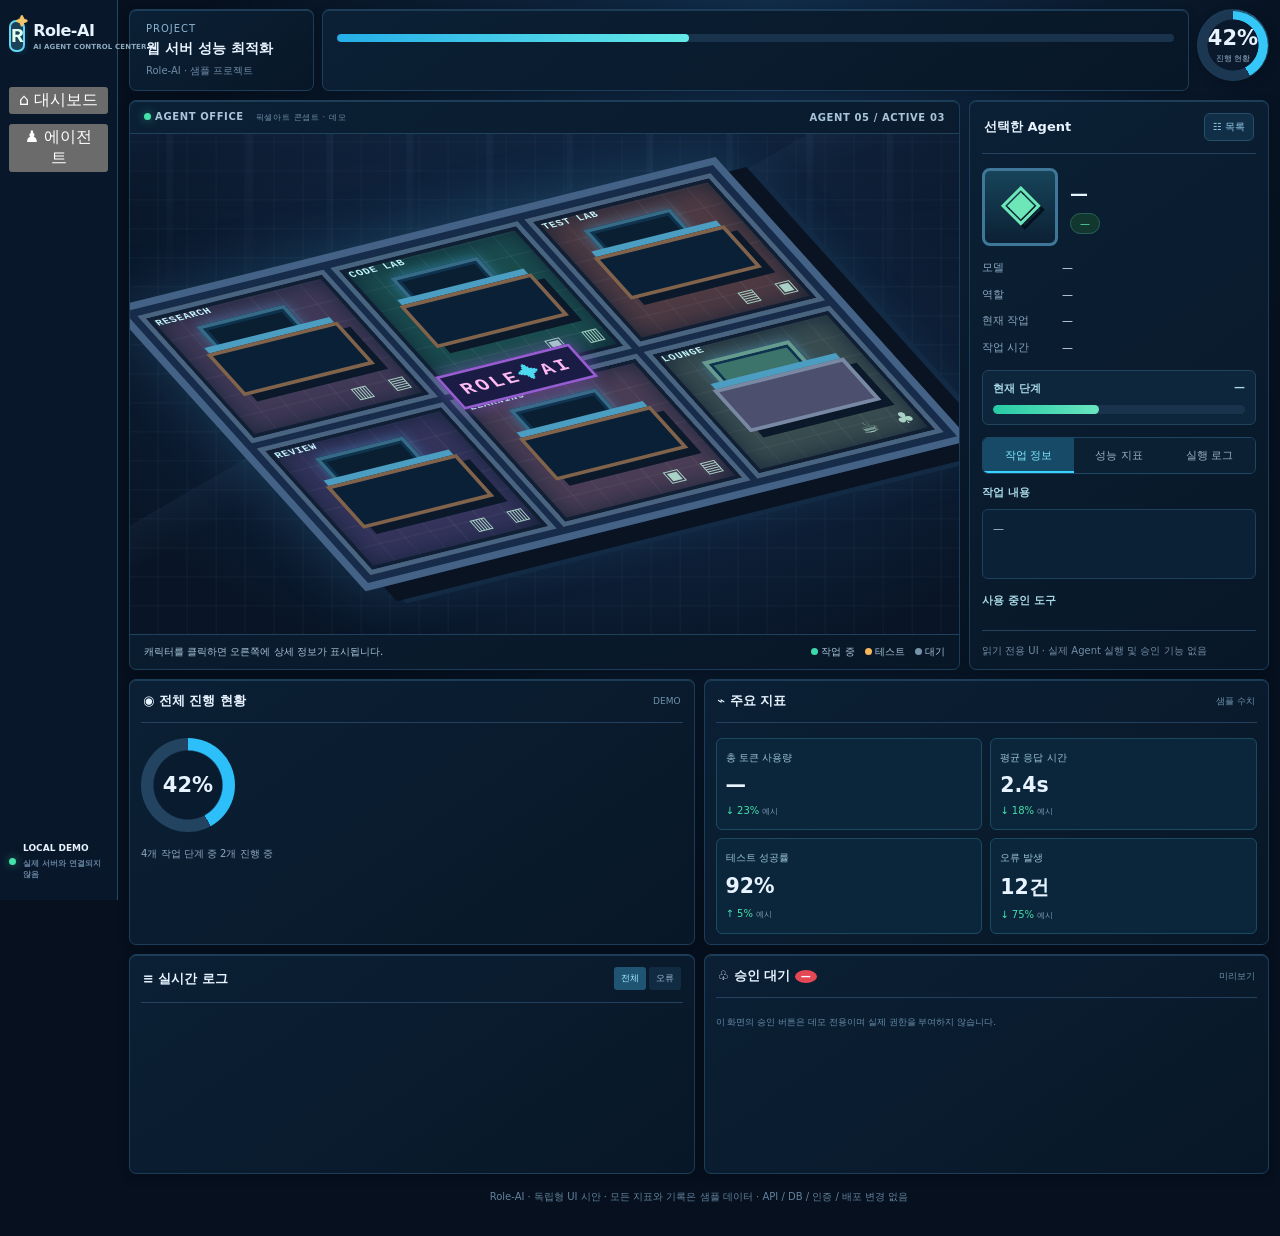
==== commit 9761f432: "feat(ui): replace redundant sidebar anchors with agent directory and list toggle" ====
--- a/ui-prototypes/pixelqg/index.html
+++ b/ui-prototypes/pixelqg/index.html
@@ -2,19 +2,22 @@
 <html lang="ko"><head><meta charset="utf-8"><meta name="viewport" content="width=device-width,initial-scale=1"><meta name="theme-color" content="#081524"><title>Role-AI · Agent Control Center</title><link rel="stylesheet" href="./style.css"><script src="./app.js" defer></script></head>
 <body><a class="skip" href="#office">사무실 바로가기</a>
 <div class="app">
-<aside class="sidebar" aria-label="주 메뉴"><div class="brand"><div class="brand-icon">R<span>✦</span></div><div>Role-AI<small>AI AGENT CONTROL CENTER</small></div></div><nav aria-label="페이지 이동"><a href="#overview" class="selected">⌂ <span>대시보드</span></a><a href="#office">▧ <span>AI 사무실</span></a><a href="#agents">♟ <span>에이전트</span></a><a href="#metrics">▤ <span>주요 지표</span></a><a href="#logs">≡ <span>실시간 로그</span></a><a href="#approvals">♢ <span>승인 대기</span></a></nav><div class="sidebar-bottom"><span class="live-dot"></span><div>LOCAL DEMO<small>실제 서버와 연결되지 않음</small></div></div></aside>
+<aside class="sidebar" aria-label="주 메뉴"><div class="brand"><div class="brand-icon">R<span>✦</span></div><div>Role-AI<small>AI AGENT CONTROL CENTER</small></div></div><nav aria-label="화면 전환"><button type="button" class="selected" data-view="dashboard" aria-pressed="true">⌂ <span>대시보드</span></button><button type="button" data-view="agents" aria-pressed="false">♟ <span>에이전트</span></button></nav><div class="sidebar-bottom"><span class="live-dot"></span><div>LOCAL DEMO<small>실제 서버와 연결되지 않음</small></div></div></aside>
 <main class="content">
+<div id="dashboard-view">
 <header id="overview" class="top"><div class="project"><span class="eyebrow">PROJECT</span><strong>웹 서버 성능 최적화</strong><small>Role-AI · 샘플 프로젝트</small></div><div class="stage-top"><div class="stage-list" id="stages" aria-label="프로젝트 진행 단계"></div><div class="meter"><div id="meter-fill"></div></div></div><div class="progress-dial"><strong id="progress-percent">42%</strong><small>진행 현황</small></div><div class="top-time"><span>진행 시간 <strong>01:24:17</strong></span><span>예상 완료 <strong>02:10:00</strong></span></div></header>
 <div class="workspace">
 <section id="office" class="office panel" aria-label="아이소메트릭 Agent 사무실">
 <div class="scene-head"><span><i class="live-dot"></i> AGENT OFFICE <small>픽셀아트 콘셉트 · 데모</small></span><span>AGENT 05 / ACTIVE 03</span></div>
 <div class="office-scene" id="scene"><div class="skyline"></div><div class="isometric-building"><div class="room room-research"><span class="room-mark">RESEARCH</span><span class="room-prop">▥　▤</span></div><div class="room room-code"><span class="room-mark">CODE LAB</span><span class="room-prop">▣　▥</span></div><div class="room room-test"><span class="room-mark">TEST LAB</span><span class="room-prop">▤　▣</span></div><div class="room room-review"><span class="room-mark">REVIEW</span><span class="room-prop">▥　▥</span></div><div class="room room-learning"><span class="room-mark">LEARNING</span><span class="room-prop">▣　▤</span></div><div class="room room-lounge"><span class="room-mark">LOUNGE</span><span class="room-prop">☕　♣</span></div><div class="center-sign">ROLE<span>✦</span>AI</div></div><div id="office-avatars" class="office-avatars"></div></div>
 <div class="scene-foot"><span>캐릭터를 클릭하면 오른쪽에 상세 정보가 표시됩니다.</span><span><i class="key-dot green"></i> 작업 중　<i class="key-dot amber"></i> 테스트　<i class="key-dot gray"></i> 대기</span></div></section>
-<aside class="detail panel" aria-label="선택한 Agent 정보"><div class="panel-head"><h2>선택한 Agent</h2><button id="detail-reset" type="button" class="text-button">↶ 기본 선택</button></div><div class="profile"><div class="profile-pixel" id="profile-pixel">◈</div><div><h3 id="detail-name">—</h3><span id="detail-state" class="state">—</span></div></div><dl class="profile-info"><dt>모델</dt><dd id="detail-model">—</dd><dt>역할</dt><dd id="detail-role">—</dd><dt>현재 작업</dt><dd id="detail-task">—</dd><dt>작업 시간</dt><dd id="detail-time">—</dd></dl><div class="detail-block"><div class="block-title">현재 단계 <strong id="detail-stage-label">—</strong></div><div class="bar"><div id="detail-stage-bar"></div></div></div><div class="detail-tabs" role="group" aria-label="Agent 상세 탭"><button type="button" data-tab="work" aria-pressed="true">작업 정보</button><button type="button" data-tab="metrics" aria-pressed="false">성능 지표</button><button type="button" data-tab="activity" aria-pressed="false">실행 로그</button></div><div id="tab-work" class="tab-panel"><div class="block-title">작업 내용</div><p id="detail-description" class="description">—</p><div class="block-title">사용 중인 도구</div><div id="detail-tools" class="tools"></div></div><div id="tab-metrics" class="tab-panel" hidden><div class="block-title">시스템 자원 <small>데모</small></div><div id="resource-bars" class="resource-bars"></div><div class="block-title">토큰 사용량 <small>데모</small></div><dl class="tokens"><dt>입력</dt><dd id="detail-input">—</dd><dt>출력</dt><dd id="detail-output">—</dd><dt>캐시</dt><dd id="detail-cache">—</dd><dt>총합</dt><dd id="detail-total">—</dd></dl></div><div id="tab-activity" class="tab-panel" hidden><div class="block-title">Agent 관련 활동</div><ol id="detail-activity" class="mini-log"></ol></div><div class="detail-foot">읽기 전용 UI · 실제 Agent 실행 및 승인 기능 없음</div></aside>
+<aside class="detail panel" aria-label="선택한 Agent 정보"><div class="panel-head"><h2>선택한 Agent</h2><button id="detail-list-button" type="button" class="text-button" aria-controls="detail-agent-list" aria-expanded="false">☷ 목록</button></div><div id="detail-agent-list" class="detail-agent-list" hidden><div class="detail-agent-list-heading">에이전트 목록</div><div id="detail-list-items"></div></div><div class="profile"><div class="profile-pixel" id="profile-pixel">◈</div><div><h3 id="detail-name">—</h3><span id="detail-state" class="state">—</span></div></div><dl class="profile-info"><dt>모델</dt><dd id="detail-model">—</dd><dt>역할</dt><dd id="detail-role">—</dd><dt>현재 작업</dt><dd id="detail-task">—</dd><dt>작업 시간</dt><dd id="detail-time">—</dd></dl><div class="detail-block"><div class="block-title">현재 단계 <strong id="detail-stage-label">—</strong></div><div class="bar"><div id="detail-stage-bar"></div></div></div><div class="detail-tabs" role="group" aria-label="Agent 상세 탭"><button type="button" data-tab="work" aria-pressed="true">작업 정보</button><button type="button" data-tab="metrics" aria-pressed="false">성능 지표</button><button type="button" data-tab="activity" aria-pressed="false">실행 로그</button></div><div id="tab-work" class="tab-panel"><div class="block-title">작업 내용</div><p id="detail-description" class="description">—</p><div class="block-title">사용 중인 도구</div><div id="detail-tools" class="tools"></div></div><div id="tab-metrics" class="tab-panel" hidden><div class="block-title">시스템 자원 <small>데모</small></div><div id="resource-bars" class="resource-bars"></div><div class="block-title">토큰 사용량 <small>데모</small></div><dl class="tokens"><dt>입력</dt><dd id="detail-input">—</dd><dt>출력</dt><dd id="detail-output">—</dd><dt>캐시</dt><dd id="detail-cache">—</dd><dt>총합</dt><dd id="detail-total">—</dd></dl></div><div id="tab-activity" class="tab-panel" hidden><div class="block-title">Agent 관련 활동</div><ol id="detail-activity" class="mini-log"></ol></div><div class="detail-foot">읽기 전용 UI · 실제 Agent 실행 및 승인 기능 없음</div></aside>
 </div>
 <div class="bottom-grid"><section id="agents" class="panel progress-panel"><div class="panel-head"><h2>◉ 전체 진행 현황</h2><span class="mini-label">DEMO</span></div><div class="progress-content"><div class="big-dial"><strong id="bottom-percent">42%</strong></div><div class="phase-bars" id="phase-bars"></div></div><p class="panel-foot">4개 작업 단계 중 2개 진행 중</p></section>
 <section id="metrics" class="panel metrics-panel"><div class="panel-head"><h2>⌁ 주요 지표</h2><span class="mini-label">샘플 수치</span></div><div class="metric-grid"><div class="metric"><span>총 토큰 사용량</span><strong id="metric-tokens">—</strong><small>↓ 23% <em>예시</em></small></div><div class="metric"><span>평균 응답 시간</span><strong>2.4s</strong><small>↓ 18% <em>예시</em></small></div><div class="metric"><span>테스트 성공률</span><strong>92%</strong><small>↑ 5% <em>예시</em></small></div><div class="metric"><span>오류 발생</span><strong>12건</strong><small>↓ 75% <em>예시</em></small></div></div></section>
 <section id="logs" class="panel logs-panel"><div class="panel-head"><h2>≡ 실시간 로그</h2><div class="log-filters" role="group" aria-label="로그 필터"><button type="button" data-log="all" aria-pressed="true">전체</button><button type="button" data-log="error" aria-pressed="false">오류</button></div></div><ol id="log-list" class="log-list"></ol></section>
 <section id="approvals" class="panel approval-panel"><div class="panel-head"><h2>♧ 승인 대기 <span class="approval-count" id="approval-count">—</span></h2><span class="mini-label">미리보기</span></div><div id="approval-list" class="approval-list"></div><p class="approval-note">이 화면의 승인 버튼은 데모 전용이며 실제 권한을 부여하지 않습니다.</p></section></div>
+</div>
+<section id="agents-view" class="agent-directory" hidden aria-labelledby="agents-page-heading"><header class="directory-heading"><span class="eyebrow">AGENT DIRECTORY · DEMO</span><h1 id="agents-page-heading">에이전트 관리</h1><p>작업 중인 에이전트와 쉬는 중인 에이전트를 구분해 확인할 수 있습니다.</p></header><div class="directory-stats" id="directory-stats"></div><div class="directory-groups"><section class="panel directory-group"><h2>● 현재 활동 중 <span id="active-count"></span></h2><div id="active-agents" class="directory-grid"></div></section><section class="panel directory-group"><h2>○ 쉬는 중 / 대기 <span id="idle-count"></span></h2><div id="idle-agents" class="directory-grid"></div></section></div><p class="directory-note">현재 목록과 상태는 샘플 데이터입니다. 실제 작업 현황과는 연결되지 않았습니다.</p></section>
 <footer>Role-AI · 독립형 UI 시안 · 모든 지표와 기록은 샘플 데이터 · API / DB / 인증 / 배포 변경 없음</footer>
 </main></div></body></html>
--- a/ui-prototypes/pixelqg/style.css
+++ b/ui-prototypes/pixelqg/style.css
@@ -1 +1 @@
-:root{color-scheme:dark;font-family:Inter,"Pretendard","Noto Sans KR",system-ui,sans-serif;background:#0b1421;color:#eaf1fb;font-synthesis:none}*{box-sizing:border-box}html{scroll-behavior:smooth}body{margin:0}button,select{font:inherit}button{cursor:pointer}button:focus-visible,select:focus-visible,a:focus-visible{outline:3px solid #72d9ff;outline-offset:3px}.skip{position:absolute;top:-100px;left:12px;z-index:10;background:#fff;color:#111;padding:10px}.skip:focus{top:12px}.shell{display:grid;grid-template-columns:230px minmax(0,1fr);min-height:100vh}.sidebar{position:sticky;top:0;height:100vh;display:flex;flex-direction:column;gap:32px;padding:28px 18px;background:#101c2b;border-right:1px solid #26374d}.brand{display:flex;align-items:center;gap:12px;font-size:19px;font-weight:800}.brand small{display:block;color:#8294ac;font-size:11px;font-weight:500;margin-top:4px;letter-spacing:.14em;text-transform:uppercase}.brand-mark{display:grid;place-items:center;width:38px;height:38px;background:#9de7cc;color:#122a2c;border-radius:11px}.side-label,.eyebrow{color:#7e91ad;font-size:10px;letter-spacing:.16em;font-weight:800}.nav{display:grid;gap:8px}.nav a{color:#b7c6d8;text-decoration:none;padding:13px 15px;border-radius:10px;display:flex;gap:12px;align-items:center}.nav a:hover,.nav a.active{background:#20354a;color:#b8ffe0}.sidebar-note{margin-top:auto;background:#182b3e;padding:16px;border-radius:12px;font-size:12px;line-height:1.8}.sidebar-note small{color:#8ca3b7}.pulse{display:inline-block;width:8px;height:8px;border-radius:50%;background:#65e4a5;box-shadow:0 0 12px #65e4a577;margin-right:8px}.main{max-width:1530px;width:100%;margin:auto;padding:34px 38px 20px}.topbar{display:flex;align-items:center;justify-content:space-between;gap:20px}.topbar h1{font-size:clamp(25px,3vw,34px);margin:9px 0}.sub,.hint{color:#90a3bb;font-size:13px;line-height:1.6}.top-actions{display:flex;gap:12px;align-items:center;flex-wrap:wrap}.demo-tag{border:1px solid #3a5c71;background:#1a3544;color:#a8e8ec;font-size:10px;font-weight:800;letter-spacing:.1em;border-radius:7px;padding:8px 10px}.top-actions button{background:#1d3247;color:#eaf1fb;border:1px solid #38516c;padding:10px 13px;border-radius:9px}.top-actions button:hover{background:#294760}.metrics{display:grid;grid-template-columns:repeat(4,minmax(0,1fr));gap:16px;margin:26px 0}.metric,.panel{background:#121f30;border:1px solid #27394d;border-radius:16px}.metric{padding:21px 22px;display:grid;gap:10px}.metric span{color:#9badc4;font-size:12px}.metric strong{font-size:30px;font-variant-numeric:tabular-nums}.metric small{color:#758aa5;font-size:11px}.panel{padding:22px;margin-bottom:18px}.section-head{display:flex;align-items:center;justify-content:space-between;gap:12px}.section-head h2{margin:7px 0 10px;font-size:19px}.legend{font-size:11px;color:#9badc4}.office-layout{display:grid;grid-template-columns:minmax(0,1fr) 270px;gap:17px;margin-top:16px}.office-map{background:#0c1827;border:1px solid #354861;border-radius:12px;padding:13px;display:grid;grid-template-columns:1fr 1fr;grid-template-rows:repeat(2,minmax(175px,1fr));gap:12px;min-height:400px}.room{position:relative;overflow:hidden;border:3px solid #42566a;border-radius:5px;padding:13px;background-color:#22394d;background-image:linear-gradient(90deg,#ffffff06 1px,transparent 1px),linear-gradient(#ffffff06 1px,transparent 1px);background-size:18px 18px;box-shadow:inset 0 0 0 5px #172a3b}.room-research{background-color:#2d344d}.room-test{background-color:#25443f}.room-rest{background-color:#44384a}.room-title{font:800 11px ui-monospace,Consolas,monospace;letter-spacing:.08em;color:#e7e9c4}.furniture{position:absolute;right:16px;bottom:12px;font-size:25px;letter-spacing:9px;color:#ffffff28}.room-agents{display:flex;gap:14px;flex-wrap:wrap;margin-top:24px;position:relative;z-index:1}.sprite{border:0;background:none;color:#fff;display:grid;justify-items:center;gap:6px;min-width:74px;padding:4px;border-radius:8px}.sprite:hover,.sprite[aria-pressed=true]{background:#ffffff22;outline:2px solid #b3f9d2}.pixel-face{font:900 30px ui-monospace,monospace;line-height:1;text-shadow:3px 3px #09131e;image-rendering:pixelated}.sprite-name{font-size:11px;font-weight:700;text-shadow:0 2px #0b1421}.sprite-state{font-size:10px;color:#c3d7e3}.detail{background:#17283b;border:1px solid #2b4059;border-radius:12px;padding:20px}.detail-head{display:flex;gap:14px;align-items:center}.detail h3{margin:5px 0;font-size:19px}.avatar{display:grid;place-items:center;flex:none;width:36px;height:36px;border-radius:9px;background:#304b63;color:#b7f8dc;font-size:20px}.avatar.big{width:57px;height:57px;font-size:30px}.status{display:inline-block;border-radius:20px;background:#304356;padding:4px 9px;font-size:11px}.status.running{color:#86efac}.status.testing{color:#fbd38d}.status.done{color:#a3c7ff}.detail-list{display:grid;grid-template-columns:90px 1fr;gap:13px 8px;margin:28px 0;font-size:12px}.detail-list dt{color:#8ea5be}.detail-list dd{margin:0;text-align:right;overflow-wrap:anywhere;font-variant-numeric:tabular-nums}.detail-note{border-top:1px solid #34485c;padding-top:16px;font-size:11px;color:#90a3bb;line-height:1.6}.lower{display:grid;grid-template-columns:1.15fr 1fr;gap:18px}.filter-label{font-size:12px;color:#9badc4;display:flex;align-items:center;gap:8px}.filter-label select{background:#1c3045;color:#eaf1fb;border:1px solid #38516c;padding:8px;border-radius:8px}.agent-list{display:grid;gap:8px;margin-top:14px}.agent-row{width:100%;display:flex;align-items:center;gap:12px;text-align:left;border:1px solid #2a3e53;border-radius:11px;padding:12px;background:#182a3e;color:inherit}.agent-row:hover,.agent-row[aria-pressed=true]{border-color:#71d4b0;background:#20394c}.agent-row .agent-description{flex:1;min-width:0}.agent-description strong{display:block;font-size:13px}.agent-description small{display:block;margin-top:5px;color:#8da5bb;font-size:11px;overflow:hidden;text-overflow:ellipsis;white-space:nowrap}.row-state{font-size:11px;color:#a9bed0}.timeline{list-style:none;margin:16px 0 0;padding:0}.timeline li{border-left:2px solid #3a5468;padding:1px 0 18px 18px;margin-left:5px;position:relative;font-size:12px;line-height:1.6}.timeline li:before{content:"";position:absolute;left:-6px;top:3px;width:9px;height:9px;background:#7be2bb;border-radius:50%}.timeline time{display:block;color:#7891aa;font-size:11px;margin-bottom:4px}footer{color:#758ba4;font-size:11px;text-align:center;padding:18px}.empty-state{padding:25px;color:#8ca3b7;text-align:center}@media(max-width:1200px){.office-layout{grid-template-columns:1fr}.detail-list{grid-template-columns:120px 1fr}.detail-list dd{text-align:left}}@media(max-width:920px){.shell{grid-template-columns:1fr}.sidebar{height:auto;position:static;padding:15px 20px;gap:12px}.nav{display:flex;overflow:auto}.nav a{white-space:nowrap;padding:9px 12px}.side-label,.sidebar-note{display:none}.main{padding:22px}.metrics{grid-template-columns:repeat(2,1fr)}}@media(max-width:650px){.topbar{align-items:flex-start;flex-direction:column}.metrics{gap:9px}.metric{padding:14px}.metric strong{font-size:25px}.lower{grid-template-columns:1fr}.panel{padding:15px}.office-map{gap:7px;padding:7px;grid-template-rows:repeat(2,minmax(155px,1fr))}.room{padding:9px}.room-agents{gap:2px;margin-top:16px}.sprite{min-width:55px}.pixel-face{font-size:25px}.sprite-name{font-size:10px}.room-title{font-size:9px}.furniture{font-size:17px;letter-spacing:2px}.nav a{font-size:12px}.top-actions{width:100%}}+:root{color-scheme:dark;--bg:#06101e;--panel:#0a1a2c;--edge:#1d3e5a;--ink:#e7f3ff;--muted:#819cb5;--cyan:#3cc9ff;--green:#39d9a5;--amber:#fbb968;font-family:Inter,"Pretendard","Noto Sans KR",system-ui,sans-serif;background:var(--bg);color:var(--ink)}*{box-sizing:border-box}html{scroll-behavior:smooth}body{margin:0;background:radial-gradient(ellipse at 60% 0,#112c49 0,transparent 52%),var(--bg)}button,select{font:inherit}button{cursor:pointer}button:focus-visible,a:focus-visible,select:focus-visible{outline:2px solid #81f5ff;outline-offset:3px}button:disabled{cursor:default;opacity:.5}.skip{position:absolute;left:10px;top:-80px;padding:10px;background:white;color:black;z-index:100}.skip:focus{top:10px}.app{display:grid;grid-template-columns:118px minmax(0,1fr);min-height:100vh}.sidebar{position:sticky;top:0;height:100vh;background:#09172a;border-right:1px solid #244765;padding:20px 9px;display:flex;flex-direction:column;gap:35px;z-index:2}.brand{display:flex;align-items:center;gap:8px;font-weight:900;font-size:16px;letter-spacing:-.03em;white-space:nowrap}.brand-icon{position:relative;width:32px;height:32px;border:2px solid #62d7f5;background:#1b4257;display:grid;place-items:center;border-radius:7px;color:#e2ffef;font:900 21px ui-monospace,monospace;box-shadow:3px 3px #062137}.brand-icon span{position:absolute;right:-4px;top:-7px;font-size:12px;color:#f3c56b}.brand small{display:block;font-size:7px;color:#8ca9be;letter-spacing:.02em;font-weight:600;margin-top:3px}.sidebar nav{display:grid;gap:10px}.sidebar nav a{display:grid;justify-items:center;gap:5px;padding:10px 4px;border:1px solid transparent;border-radius:9px;text-decoration:none;color:#9bb4d0;font-size:19px}.sidebar nav a span{font-size:11px}.sidebar nav a:hover,.sidebar nav a.selected{background:#123652;border-color:#22749a;color:#8ae8ff}.sidebar-bottom{margin-top:auto;display:flex;gap:7px;align-items:center;font-size:9px;font-weight:700}.sidebar-bottom small{display:block;color:#66839f;font-size:8px;margin-top:5px}.live-dot{display:inline-block;width:7px;height:7px;border-radius:50%;background:#43e2a9;box-shadow:0 0 10px #3de2a988;flex:none}.content{padding:9px 11px 16px;min-width:0;max-width:1900px;width:100%;margin:auto}.top{display:grid;grid-template-columns:minmax(160px,220px) minmax(320px,1fr) 74px 170px;gap:8px;margin-bottom:9px;min-height:82px}.top>div,.panel{border:1px solid var(--edge);border-radius:7px;background:linear-gradient(145deg,#0b2035,#081727);box-shadow:inset 0 1px #1d3d57,0 3px 12px #0003}.project{padding:12px 16px;display:grid;align-content:center;gap:6px}.eyebrow{font-size:10px;color:#8eb5d4;letter-spacing:.1em}.project strong{font-size:14px}.project small{font-size:10px;color:#708ca8}.stage-top{padding:12px 14px}.stage-list{display:grid;grid-template-columns:repeat(4,minmax(0,1fr));gap:4px}.stage{display:flex;align-items:center;gap:7px;min-width:0}.stage-number{width:26px;height:26px;display:grid;place-items:center;border-radius:50%;background:#284360;color:#9ab3ce;font-weight:900;font-size:13px;flex:none}.stage.current .stage-number{background:#33c7f2;color:#031728}.stage.complete .stage-number{background:#44d5aa;color:#05231e}.stage-copy{display:grid;min-width:0}.stage-copy strong{font-size:12px}.stage-copy small{font-size:9px;color:#7e9bb7;overflow:hidden;text-overflow:ellipsis;white-space:nowrap}.meter,.bar{height:8px;border-radius:12px;background:#1a334d;overflow:hidden}.meter{margin-top:12px}.meter>div,.bar>div{height:100%;width:42%;background:linear-gradient(90deg,#25aee9,#64e9e7);border-radius:inherit}.progress-dial{display:grid;place-items:center;align-content:center;gap:3px;position:relative;background:radial-gradient(closest-side,#0a1a2c 72%,transparent 74%),conic-gradient(#34c7f7 42%,#1c3752 0)!important;border-radius:50%!important;aspect-ratio:1}.progress-dial strong{font-size:21px}.progress-dial small{font-size:8px;color:#91abc4}.top-time{padding:13px;display:grid;grid-template-columns:1fr 1fr;gap:8px;align-items:center}.top-time span{font-size:9px;color:#a5b7cc;display:grid;gap:8px}.top-time strong{font-size:13px;color:#f0f8ff;font-variant-numeric:tabular-nums}.workspace{display:grid;grid-template-columns:minmax(0,1fr) 335px;gap:9px}.panel{min-width:0;overflow:hidden}.office{display:flex;flex-direction:column;min-height:570px}.scene-head,.scene-foot{display:flex;align-items:center;justify-content:space-between;gap:10px;padding:10px 14px;font-size:10px;color:#a9c4d9}.scene-head{border-bottom:1px solid #21425d;font-weight:800;letter-spacing:.06em}.scene-head small{font-weight:400;color:#7191a8;margin-left:8px}.scene-foot{border-top:1px solid #21425d;font-size:10px}.key-dot{display:inline-block;width:7px;height:7px;border-radius:50%}.key-dot.green{background:#3ed9aa}.key-dot.amber{background:#f8b75b}.key-dot.gray{background:#7693aa}.office-scene{position:relative;flex:1;min-height:500px;overflow:hidden;background:radial-gradient(ellipse at 55% 45%,#1b3d61 0,#0e2038 50%,#091527 82%);isolation:isolate}.office-scene:before{content:"";position:absolute;inset:0;background:linear-gradient(150deg,transparent 40%,#29415e30 40%,transparent 45%),repeating-linear-gradient(0deg,transparent 0 27px,#a1d5f908 28px 29px),repeating-linear-gradient(90deg,transparent 0 27px,#a1d5f908 28px 29px);pointer-events:none}.skyline{position:absolute;top:0;left:0;right:0;height:33%;background:linear-gradient(#1a375a44,transparent),repeating-linear-gradient(90deg,transparent 0 36px,#6e9bd212 37px 42px,transparent 44px 80px);mask-image:linear-gradient(#000,transparent)}.isometric-building{position:absolute;width:73%;height:74%;left:13%;top:11%;transform:rotate(-28deg) skew(14deg,14deg);background:#172c4a;border:8px solid #446286;box-shadow:18px 19px 0 #091322,24px 24px 0 #132a45,0 0 55px #3c9cc63a;display:grid;grid-template-columns:repeat(3,1fr);grid-template-rows:repeat(2,1fr);gap:7px;padding:8px}.room{position:relative;overflow:hidden;border:5px solid #496480;background:repeating-linear-gradient(0deg,#ffffff0b 0 1px,transparent 2px 25px),repeating-linear-gradient(90deg,#ffffff0b 0 1px,transparent 2px 25px),#233f5a;box-shadow:inset 0 0 0 4px #101f34,inset 0 0 25px #0c1e32}.room:after{content:"";position:absolute;left:13%;top:35%;width:70%;height:30%;background:#092037;border:4px solid #81634c;box-shadow:7px 9px 0 #0b192a,0 -10px 0 -3px #4b9ec2}.room:before{content:"";position:absolute;left:20%;top:14%;width:45%;height:20%;background:#0a2032;border:4px solid #366b87;box-shadow:inset 0 0 0 3px #0e334e,0 0 12px #49b7f96b}.room-research{background-color:#403957}.room-code{background-color:#1a4c4e}.room-test{background-color:#4d3a43}.room-review{background-color:#34345c}.room-learning{background-color:#4a3d55}.room-lounge{background-color:#394c50}.room-lounge:after{background:#4c506e;border-color:#7989a4}.room-lounge:before{background:#3c746c;border-color:#679b90}.room-mark{position:absolute;top:3px;left:5px;font:900 10px ui-monospace,monospace;letter-spacing:.08em;color:#c5f8ff;z-index:1}.room-prop{position:absolute;bottom:7px;right:8px;color:#a8d2c5;font-size:19px;z-index:1}.center-sign{position:absolute;left:35%;top:43%;padding:7px 10px;background:#1a1c45;border:3px solid #965dd0;color:#ffbaf4;box-shadow:0 0 18px #b468f577;font:900 19px ui-monospace,monospace;letter-spacing:.15em;z-index:2}.center-sign span{color:#4ed8ef}.office-avatars{position:absolute;inset:0;pointer-events:none}.agent-sprite{pointer-events:auto;position:absolute;transform:translate(-50%,-50%);display:grid;justify-items:center;gap:3px;background:none;border:0;padding:4px;border-radius:10px;z-index:4;color:white;filter:drop-shadow(2px 4px 2px #000a)}.agent-sprite:hover,.agent-sprite[aria-pressed=true]{background:#0b1c33a6;outline:2px solid var(--agent-color)}.agent-label{font-size:11px;font-weight:900;padding:5px 8px;background:#071727ed;border:1px solid var(--agent-color);box-shadow:0 0 12px color-mix(in srgb,var(--agent-color) 35%,transparent);color:var(--agent-color);white-space:nowrap;border-radius:5px}.agent-character{width:48px;height:52px;display:grid;place-items:center;background:linear-gradient(#234461,#0e243c);border:3px solid var(--agent-color);box-shadow:4px 4px #05101c;border-radius:13px 13px 8px 8px;font:900 30px ui-monospace,monospace;color:var(--agent-color);text-shadow:2px 2px #06121c}.agent-state{font-size:9px;color:#e1edf9;text-shadow:0 1px 4px #000}.detail{padding:0 12px 10px;display:flex;flex-direction:column;min-height:570px}.panel-head{display:flex;justify-content:space-between;align-items:center;gap:6px;padding:12px 2px;border-bottom:1px solid #24425e}.panel-head h2{font-size:13px;margin:0;font-weight:800}.text-button{border:1px solid #274f68;background:#112e47;color:#91c9e7;padding:6px 8px;border-radius:6px;font-size:10px}.text-button:hover{background:#1b4463}.profile{display:flex;align-items:center;gap:12px;padding:14px 0}.profile-pixel{width:76px;height:78px;border:3px solid #3e7797;background:linear-gradient(#17445a,#0c2034);border-radius:8px;display:grid;place-items:center;font:900 40px ui-monospace,monospace;color:#6de7b7;text-shadow:4px 4px #05121e;flex:none}.profile h3{margin:0 0 8px;font-size:18px}.state{font-size:10px;border:1px solid #275f58;border-radius:20px;color:#56e9b5;background:#12372f;padding:4px 9px}.state.testing{color:#ffc879;border-color:#745329;background:#362a1c}.state.idle{color:#a2b6d4;border-color:#42546b;background:#203043}.state.failed{color:#ff8b8b;border-color:#783d48;background:#3d2229}.profile-info{display:grid;grid-template-columns:75px minmax(0,1fr);gap:10px 5px;margin:0 0 14px;font-size:11px;line-height:1.5}.profile-info dt{color:#88a5bd}.profile-info dd{margin:0;overflow-wrap:anywhere}.detail-block{border:1px solid #21435e;border-radius:6px;padding:10px;background:#0d263b;margin-bottom:12px}.block-title{font-size:11px;font-weight:800;color:#a9d9e6;display:flex;justify-content:space-between;margin-bottom:9px}.block-title small{font-size:9px;color:#678fac}.bar{height:9px}.bar>div{background:linear-gradient(90deg,#26cba5,#69e6c0)}.detail-tabs{display:grid;grid-template-columns:repeat(3,1fr);border:1px solid #1e4764;border-radius:6px;overflow:hidden;margin-bottom:11px}.detail-tabs button{background:#0b2033;border:0;color:#98b0c8;padding:10px 4px;font-size:11px}.detail-tabs button[aria-pressed=true]{background:#174a66;color:#7ee7ff;box-shadow:inset 0 -2px #38d3ff}.tab-panel{font-size:11px}.tab-panel[hidden]{display:none}.description{padding:10px;border:1px solid #1f405b;border-radius:6px;line-height:1.65;margin:0 0 14px;background:#0a2136;color:#b7d2e5;min-height:70px}.tools{display:flex;gap:6px;flex-wrap:wrap;margin-bottom:12px}.tool{background:#102c43;border:1px solid #27516b;border-radius:5px;padding:7px;font-size:10px}.resource-bars{display:grid;gap:11px;margin:13px 0 20px}.resource-row{display:grid;grid-template-columns:54px 1fr 37px;gap:8px;align-items:center;font-size:11px}.resource-row>span:last-child{text-align:right;font-variant-numeric:tabular-nums}.resource-track{height:8px;border-radius:8px;background:#1d3650;overflow:hidden}.resource-track>div{height:100%;border-radius:8px;background:#36c4f5}.resource-row:nth-child(2) .resource-track>div{background:#f6b45c}.resource-row:nth-child(3) .resource-track>div{background:#36d2a7}.tokens{display:grid;grid-template-columns:1fr auto;gap:8px;margin:0}.tokens dt{color:#8ca9c2}.tokens dd{margin:0;font-variant-numeric:tabular-nums}.mini-log{margin:0;padding-left:18px;line-height:1.9;color:#a7c3d7}.detail-foot{margin-top:auto;padding:12px 0 0;border-top:1px solid #24425e;color:#718da5;font-size:10px;line-height:1.6}.bottom-grid{display:grid;grid-template-columns:1fr 1.12fr 1fr 1fr;gap:9px;margin-top:9px}.bottom-grid>.panel{min-height:220px;padding:0 11px 10px}.mini-label{font-size:9px;color:#6e94ae}.progress-content{display:flex;gap:14px;align-items:center;padding:15px 0}.big-dial{width:94px;height:94px;flex:none;border-radius:50%;background:radial-gradient(closest-side,#091b2e 72%,transparent 75%),conic-gradient(#2cbffa 42%,#234460 0);display:grid;place-items:center}.big-dial strong{font-size:21px}.phase-bars{flex:1;display:grid;gap:9px}.phase-row{display:grid;grid-template-columns:37px 1fr 31px;align-items:center;gap:7px;font-size:10px}.phase-row>span:last-child{text-align:right}.phase-track{height:8px;border-radius:10px;background:#1b3450;overflow:hidden}.phase-track>div{height:100%;border-radius:10px;background:var(--phase-color)}.panel-foot{margin:0;color:#8da7c1;font-size:10px}.metric-grid{display:grid;grid-template-columns:1fr 1fr;gap:8px;margin-top:15px}.metric{background:#0b263b;border:1px solid #1b4b60;border-radius:6px;padding:12px 9px;min-width:0;display:grid;gap:8px}.metric>span{font-size:10px;color:#9ac3d0}.metric strong{font-size:clamp(15px,1.6vw,21px);font-variant-numeric:tabular-nums}.metric small{color:#45dfad;font-size:10px}.metric em{font-size:8px;color:#7d9bb4;font-style:normal}.log-filters{display:flex;gap:3px}.log-filters button{border:0;background:#102b42;color:#9eb8d2;padding:5px 7px;font-size:9px;border-radius:3px}.log-filters button[aria-pressed=true]{background:#205473;color:#9eeaff}.log-list{list-style:none;padding:0;margin:7px 0}.log-list li{display:grid;grid-template-columns:49px 44px minmax(0,1fr);gap:5px;border-bottom:1px solid #17334a;padding:9px 0;font-size:10px;line-height:1.4}.log-list time{color:#839bb1;font-variant-numeric:tabular-nums}.log-tag{color:#4adbb2;font-weight:800}.log-tag.error{color:#ff8181}.log-tag.test{color:#ffbe72}.log-tag.review{color:#cb9dff}.approval-count{background:#e54855;color:#fff;border-radius:50%;padding:1px 6px;font-size:10px}.approval-list{display:grid;gap:9px;margin-top:10px}.approval-item{display:grid;grid-template-columns:1fr auto;gap:8px;border-bottom:1px solid #18384f;padding-bottom:9px}.approval-item strong{font-size:11px}.approval-item p{font-size:10px;color:#8da9c1;margin:5px 0 0;line-height:1.4}.approval-actions{display:flex;gap:4px;align-items:center}.approval-actions button{border:0;border-radius:5px;padding:7px 9px;color:white;font-size:10px;background:#118e7b}.approval-actions button:last-child{background:#a72d3b}.approval-result{font-size:10px;color:#8dc6dc}.approval-note{font-size:9px;color:#668ca7;line-height:1.4;margin:8px 0 0}footer{padding:16px;text-align:center;color:#62839e;font-size:10px}@media(max-width:1400px){.top{grid-template-columns:185px 1fr 72px}.top-time{display:none}.workspace{grid-template-columns:minmax(0,1fr) 300px}.bottom-grid{grid-template-columns:repeat(2,minmax(0,1fr))}}@media(max-width:900px){.app{grid-template-columns:1fr}.sidebar{height:auto;position:static;padding:10px 15px;gap:10px}.sidebar nav{display:flex;overflow:auto}.sidebar nav a{min-width:85px;padding:8px}.sidebar-bottom{display:none}.top{grid-template-columns:1fr 2fr 72px}.workspace{grid-template-columns:1fr}.office{min-height:500px}.office-scene{min-height:470px}.detail{min-height:0}.detail-foot{margin-top:12px}.profile-info{grid-template-columns:100px 1fr}}@media(max-width:610px){.content{padding:7px}.top{grid-template-columns:1fr 72px}.stage-top{grid-column:1/-1;grid-row:2}.project{min-width:0}.progress-dial{grid-column:2;grid-row:1}.stage-copy strong{font-size:10px}.stage-copy small{font-size:8px}.stage-number{width:23px;height:23px}.bottom-grid{grid-template-columns:1fr}.office-scene{min-height:380px}.office{min-height:420px}.isometric-building{width:82%;height:63%;left:8%;top:17%;border-width:5px;gap:4px;padding:5px}.room{border-width:3px}.room-mark{font-size:7px}.room-prop{font-size:12px}.agent-character{width:33px;height:35px;font-size:21px;border-width:2px}.agent-label{font-size:8px;padding:3px 5px}.agent-state{font-size:8px}.scene-head,.scene-foot{font-size:9px}.scene-foot{flex-wrap:wrap}.center-sign{font-size:11px}.metric strong{font-size:21px}}@media(prefers-reduced-motion:no-preference){.live-dot{animation:glow 2.3s ease-in-out infinite}@keyframes glow{50%{box-shadow:0 0 18px #3de2a9bb}}}
